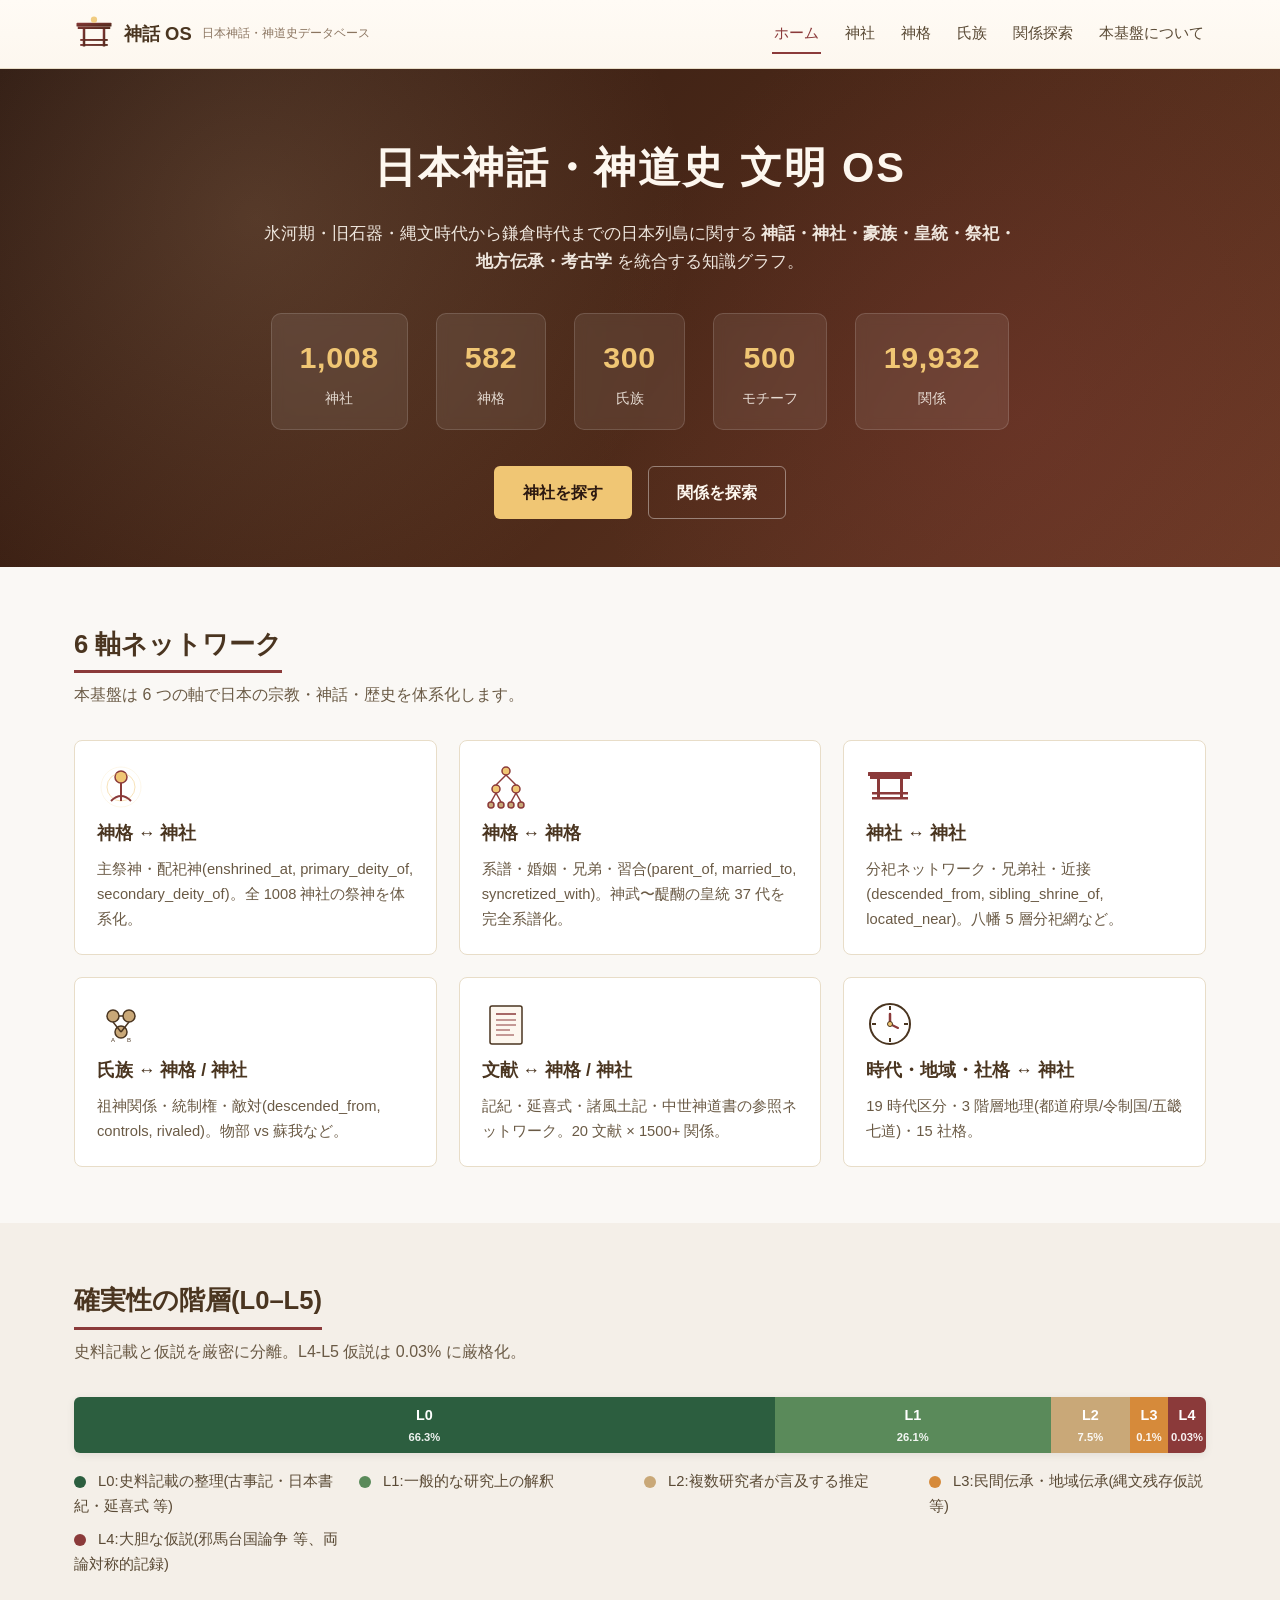
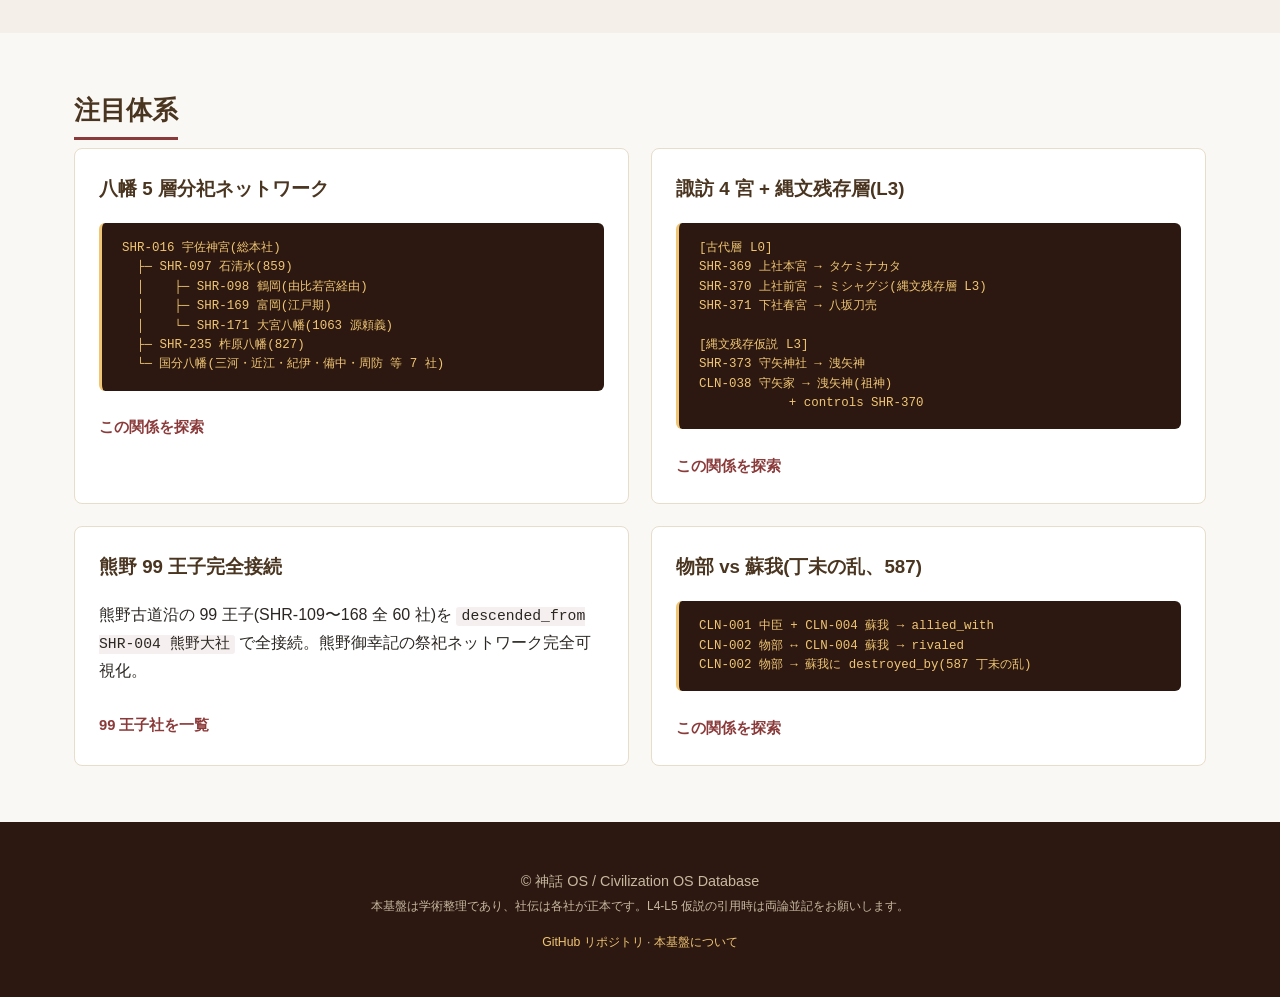
==== web/index.html @ 333375f9 "[Web] 静的 Web アプリ初版実装(HTML + CSS + JS + SVG、ゼロ依存) ブラウザで master/relations を直接閲覧できる静的 Web アプリを web/ 配下に" ====
<!DOCTYPE html>
<html lang="ja">
<head>
<meta charset="UTF-8">
<meta name="viewport" content="width=device-width, initial-scale=1.0">
<title>日本神話・神道史 文明 OS データベース</title>
<meta name="description" content="日本神話・神道史・古代史・考古学・豪族史・皇統史・祭祀史を統合する知識グラフ。神格 582 / 神社 1008 / 氏族 300 / モチーフ 500 / リレーション 19932。">
<link rel="stylesheet" href="css/main.css">
<link rel="icon" type="image/svg+xml" href="images/favicon.svg">
</head>
<body>

<header class="site-header">
  <div class="container header-inner">
    <a class="brand" href="index.html">
      <img src="images/logo.svg" alt="" width="40" height="40">
      <span class="brand-name">神話 OS</span>
      <span class="brand-tag">日本神話・神道史データベース</span>
    </a>
    <nav class="main-nav">
      <a href="index.html" class="active">ホーム</a>
      <a href="pages/shrines.html">神社</a>
      <a href="pages/deities.html">神格</a>
      <a href="pages/clans.html">氏族</a>
      <a href="pages/relations.html">関係探索</a>
      <a href="pages/about.html">本基盤について</a>
    </nav>
  </div>
</header>

<main>
  <section class="hero">
    <div class="container">
      <h1>日本神話・神道史 文明 OS</h1>
      <p class="hero-lead">
        氷河期・旧石器・縄文時代から鎌倉時代までの日本列島に関する
        <strong>神話・神社・豪族・皇統・祭祀・地方伝承・考古学</strong>
        を統合する知識グラフ。
      </p>
      <div class="hero-stats" id="heroStats">
        <div class="stat"><span class="stat-num" id="statShrine">…</span><span class="stat-label">神社</span></div>
        <div class="stat"><span class="stat-num" id="statDeity">…</span><span class="stat-label">神格</span></div>
        <div class="stat"><span class="stat-num" id="statClan">…</span><span class="stat-label">氏族</span></div>
        <div class="stat"><span class="stat-num" id="statMotif">…</span><span class="stat-label">モチーフ</span></div>
        <div class="stat"><span class="stat-num" id="statRelation">…</span><span class="stat-label">関係</span></div>
      </div>
      <div class="hero-cta">
        <a class="btn btn-primary" href="pages/shrines.html">神社を探す</a>
        <a class="btn btn-secondary" href="pages/relations.html">関係を探索</a>
      </div>
    </div>
  </section>

  <section class="section">
    <div class="container">
      <h2 class="section-title">6 軸ネットワーク</h2>
      <p class="section-lead">本基盤は 6 つの軸で日本の宗教・神話・歴史を体系化します。</p>
      <div class="grid grid-3">
        <div class="card">
          <div class="card-icon"><img src="images/icon-deity.svg" alt="" width="48" height="48"></div>
          <h3>神格 ↔ 神社</h3>
          <p>主祭神・配祀神(enshrined_at, primary_deity_of, secondary_deity_of)。全 1008 神社の祭神を体系化。</p>
        </div>
        <div class="card">
          <div class="card-icon"><img src="images/icon-genealogy.svg" alt="" width="48" height="48"></div>
          <h3>神格 ↔ 神格</h3>
          <p>系譜・婚姻・兄弟・習合(parent_of, married_to, syncretized_with)。神武〜醍醐の皇統 37 代を完全系譜化。</p>
        </div>
        <div class="card">
          <div class="card-icon"><img src="images/icon-shrine.svg" alt="" width="48" height="48"></div>
          <h3>神社 ↔ 神社</h3>
          <p>分祀ネットワーク・兄弟社・近接(descended_from, sibling_shrine_of, located_near)。八幡 5 層分祀網など。</p>
        </div>
        <div class="card">
          <div class="card-icon"><img src="images/icon-clan.svg" alt="" width="48" height="48"></div>
          <h3>氏族 ↔ 神格 / 神社</h3>
          <p>祖神関係・統制権・敵対(descended_from, controls, rivaled)。物部 vs 蘇我など。</p>
        </div>
        <div class="card">
          <div class="card-icon"><img src="images/icon-text.svg" alt="" width="48" height="48"></div>
          <h3>文献 ↔ 神格 / 神社</h3>
          <p>記紀・延喜式・諸風土記・中世神道書の参照ネットワーク。20 文献 × 1500+ 関係。</p>
        </div>
        <div class="card">
          <div class="card-icon"><img src="images/icon-period.svg" alt="" width="48" height="48"></div>
          <h3>時代・地域・社格 ↔ 神社</h3>
          <p>19 時代区分・3 階層地理(都道府県/令制国/五畿七道)・15 社格。</p>
        </div>
      </div>
    </div>
  </section>

  <section class="section section-alt">
    <div class="container">
      <h2 class="section-title">確実性の階層(L0–L5)</h2>
      <p class="section-lead">史料記載と仮説を厳密に分離。L4-L5 仮説は 0.03% に厳格化。</p>
      <div class="layer-bar">
        <div class="layer layer-l0" data-tooltip="史料記載の整理">L0 <span>66.3%</span></div>
        <div class="layer layer-l1" data-tooltip="一般的な研究上の解釈">L1 <span>26.1%</span></div>
        <div class="layer layer-l2" data-tooltip="複数研究者が言及する推定">L2 <span>7.5%</span></div>
        <div class="layer layer-l3" data-tooltip="民間伝承・地域伝承">L3 <span>0.1%</span></div>
        <div class="layer layer-l4" data-tooltip="大胆な仮説">L4 <span>0.03%</span></div>
      </div>
      <ul class="layer-legend">
        <li><span class="dot dot-l0"></span> L0:史料記載の整理(古事記・日本書紀・延喜式 等)</li>
        <li><span class="dot dot-l1"></span> L1:一般的な研究上の解釈</li>
        <li><span class="dot dot-l2"></span> L2:複数研究者が言及する推定</li>
        <li><span class="dot dot-l3"></span> L3:民間伝承・地域伝承(縄文残存仮説 等)</li>
        <li><span class="dot dot-l4"></span> L4:大胆な仮説(邪馬台国論争 等、両論対称的記録)</li>
      </ul>
    </div>
  </section>

  <section class="section">
    <div class="container">
      <h2 class="section-title">注目体系</h2>
      <div class="grid grid-2">
        <article class="feature-card">
          <h3>八幡 5 層分祀ネットワーク</h3>
          <pre class="ascii-tree">SHR-016 宇佐神宮(総本社)
  ├─ SHR-097 石清水(859)
  │    ├─ SHR-098 鶴岡(由比若宮経由)
  │    ├─ SHR-169 富岡(江戸期)
  │    └─ SHR-171 大宮八幡(1063 源頼義)
  ├─ SHR-235 柞原八幡(827)
  └─ 国分八幡(三河・近江・紀伊・備中・周防 等 7 社)</pre>
          <a href="pages/relations.html?from=SHR-016" class="card-link">この関係を探索</a>
        </article>
        <article class="feature-card">
          <h3>諏訪 4 宮 + 縄文残存層(L3)</h3>
          <pre class="ascii-tree">[古代層 L0]
SHR-369 上社本宮 → タケミナカタ
SHR-370 上社前宮 → ミシャグジ(縄文残存層 L3)
SHR-371 下社春宮 → 八坂刀売

[縄文残存仮説 L3]
SHR-373 守矢神社 → 洩矢神
CLN-038 守矢家 → 洩矢神(祖神)
            + controls SHR-370</pre>
          <a href="pages/relations.html?from=SHR-006" class="card-link">この関係を探索</a>
        </article>
        <article class="feature-card">
          <h3>熊野 99 王子完全接続</h3>
          <p>熊野古道沿の 99 王子(SHR-109〜168 全 60 社)を <code>descended_from SHR-004 熊野大社</code> で全接続。熊野御幸記の祭祀ネットワーク完全可視化。</p>
          <a href="pages/shrines.html?q=王子" class="card-link">99 王子社を一覧</a>
        </article>
        <article class="feature-card">
          <h3>物部 vs 蘇我(丁未の乱、587)</h3>
          <pre class="ascii-tree">CLN-001 中臣 + CLN-004 蘇我 → allied_with
CLN-002 物部 ↔ CLN-004 蘇我 → rivaled
CLN-002 物部 → 蘇我に destroyed_by(587 丁未の乱)</pre>
          <a href="pages/relations.html?from=CLN-002" class="card-link">この関係を探索</a>
        </article>
      </div>
    </div>
  </section>
</main>

<footer class="site-footer">
  <div class="container">
    <p>
      © 神話 OS / Civilization OS Database
      <br>
      <small>本基盤は学術整理であり、社伝は各社が正本です。L4-L5 仮説の引用時は両論並記をお願いします。</small>
    </p>
    <p class="footer-meta">
      <a href="https://github.com/hirokaz/japanese_mythology_database">GitHub リポジトリ</a> ·
      <a href="pages/about.html">本基盤について</a>
    </p>
  </div>
</footer>

<script src="js/tsv_parser.js"></script>
<script src="js/data_loader.js"></script>
<script src="js/index.js"></script>
</body>
</html>
---- web/css/main.css ----
/* ===== Reset & Base ===== */
*, *::before, *::after { box-sizing: border-box; }
body {
  margin: 0;
  font-family: "Hiragino Sans", "Yu Gothic", "Meiryo", sans-serif;
  font-feature-settings: "palt";
  color: #2a2622;
  background: #faf8f5;
  line-height: 1.7;
  -webkit-font-smoothing: antialiased;
}
img { max-width: 100%; vertical-align: middle; }
a { color: #8b3a3a; text-decoration: none; }
a:hover { text-decoration: underline; }
code { font-family: "SFMono-Regular", "Consolas", "Menlo", monospace; background: rgba(139,58,58,0.08); padding: 0.1em 0.35em; border-radius: 3px; font-size: 0.92em; }
pre {
  font-family: "SFMono-Regular", "Consolas", "Menlo", monospace;
  background: #f4efe8;
  padding: 14px 18px;
  border-radius: 6px;
  overflow-x: auto;
  font-size: 0.86em;
  line-height: 1.55;
  border-left: 3px solid #8b3a3a;
}

.container { max-width: 1180px; margin: 0 auto; padding: 0 24px; }

/* ===== Header ===== */
.site-header {
  background: linear-gradient(180deg, #fffbf5 0%, #fdf7ef 100%);
  border-bottom: 1px solid #e8ddc8;
  position: sticky; top: 0; z-index: 100;
  backdrop-filter: blur(8px);
}
.header-inner {
  display: flex; align-items: center; justify-content: space-between;
  padding: 14px 24px; gap: 32px;
}
.brand { display: flex; align-items: center; gap: 10px; color: #4a3520; }
.brand:hover { text-decoration: none; }
.brand-name { font-weight: 700; font-size: 1.15em; }
.brand-tag { font-size: 0.78em; color: #8b7560; }
.main-nav { display: flex; gap: 22px; flex-wrap: wrap; }
.main-nav a { color: #5a4a35; font-size: 0.95em; padding: 6px 2px; border-bottom: 2px solid transparent; }
.main-nav a:hover { color: #8b3a3a; text-decoration: none; }
.main-nav a.active { border-bottom-color: #8b3a3a; color: #8b3a3a; }

/* ===== Hero ===== */
.hero {
  background: linear-gradient(135deg, #2c1810 0%, #4a2818 50%, #6b3a25 100%);
  color: #fdf7ef;
  padding: 64px 0 48px;
  text-align: center;
  position: relative;
  overflow: hidden;
}
.hero::before {
  content: ""; position: absolute; inset: 0;
  background:
    radial-gradient(circle at 20% 30%, rgba(218,180,140,0.18) 0%, transparent 40%),
    radial-gradient(circle at 80% 70%, rgba(139,58,58,0.25) 0%, transparent 40%);
  pointer-events: none;
}
.hero h1 {
  margin: 0 0 16px;
  font-size: clamp(1.8em, 4vw, 2.6em);
  letter-spacing: 0.05em;
  position: relative;
}
.hero-lead {
  max-width: 760px; margin: 0 auto 36px;
  font-size: 1.05em; opacity: 0.92;
  position: relative;
}
.hero-stats {
  display: flex; justify-content: center; gap: 28px; flex-wrap: wrap;
  margin: 28px 0 36px;
  position: relative;
}
.stat {
  display: flex; flex-direction: column; align-items: center;
  background: rgba(255,255,255,0.08);
  border: 1px solid rgba(255,255,255,0.14);
  padding: 18px 28px; border-radius: 10px;
  min-width: 110px;
  backdrop-filter: blur(6px);
}
.stat-num {
  font-size: 1.9em; font-weight: 700;
  color: #f0c674; letter-spacing: 0.02em;
}
.stat-label { font-size: 0.85em; opacity: 0.85; margin-top: 4px; }
.hero-cta { display: flex; gap: 16px; justify-content: center; flex-wrap: wrap; position: relative; }
.btn {
  display: inline-block; padding: 12px 28px;
  border-radius: 6px; font-weight: 600;
  border: 1px solid transparent; cursor: pointer;
  transition: all 0.2s ease;
}
.btn-primary { background: #f0c674; color: #2c1810; }
.btn-primary:hover { background: #f4d493; text-decoration: none; transform: translateY(-1px); box-shadow: 0 4px 12px rgba(0,0,0,0.15); }
.btn-secondary { background: transparent; color: #fdf7ef; border-color: rgba(255,255,255,0.4); }
.btn-secondary:hover { background: rgba(255,255,255,0.1); text-decoration: none; }

/* ===== Section ===== */
.section { padding: 56px 0; }
.section-alt { background: #f4efe8; }
.section-title {
  font-size: 1.6em; margin: 0 0 8px;
  color: #4a3520;
  display: inline-block;
  border-bottom: 3px solid #8b3a3a;
  padding-bottom: 4px;
}
.section-lead { color: #6a5a45; margin: 0 0 32px; }

/* ===== Grid ===== */
.grid { display: grid; gap: 22px; }
.grid-2 { grid-template-columns: repeat(auto-fit, minmax(380px, 1fr)); }
.grid-3 { grid-template-columns: repeat(auto-fit, minmax(280px, 1fr)); }
.grid-4 { grid-template-columns: repeat(auto-fit, minmax(220px, 1fr)); }

/* ===== Card ===== */
.card {
  background: #fff;
  border: 1px solid #e8ddc8;
  border-radius: 8px;
  padding: 22px;
  transition: all 0.2s ease;
}
.card:hover {
  border-color: #c9a878;
  box-shadow: 0 4px 16px rgba(74,53,32,0.08);
  transform: translateY(-2px);
}
.card h3 { margin: 8px 0 8px; font-size: 1.1em; color: #4a3520; }
.card p { margin: 0; font-size: 0.92em; color: #6a5a45; }
.card-icon { margin-bottom: 4px; }

.feature-card {
  background: #fff;
  border: 1px solid #e8ddc8;
  border-radius: 8px;
  padding: 24px;
}
.feature-card h3 { margin-top: 0; color: #4a3520; }
.card-link {
  display: inline-block; margin-top: 12px;
  font-weight: 600; font-size: 0.92em;
}

/* ===== Layer Bar ===== */
.layer-bar {
  display: flex; height: 56px; border-radius: 6px; overflow: hidden;
  margin: 24px 0 16px;
  box-shadow: 0 2px 8px rgba(0,0,0,0.08);
}
.layer {
  display: flex; flex-direction: column; align-items: center; justify-content: center;
  color: #fff; font-weight: 600;
  position: relative;
  font-size: 0.9em;
  text-align: center;
  transition: opacity 0.2s ease;
  cursor: help;
}
.layer:hover { opacity: 0.85; }
.layer span { display: block; font-size: 0.78em; opacity: 0.92; }
.layer-l0 { background: #2c5e3f; flex: 66.3; }
.layer-l1 { background: #5a8a5a; flex: 26.1; }
.layer-l2 { background: #c9a878; flex: 7.5; }
.layer-l3 { background: #d68a3a; flex: 0.5; min-width: 38px; }
.layer-l4 { background: #8b3a3a; flex: 0.3; min-width: 38px; }
.layer-legend {
  list-style: none; padding: 0; margin: 16px 0 0;
  display: grid; grid-template-columns: repeat(auto-fit, minmax(260px, 1fr));
  gap: 8px;
  font-size: 0.92em;
  color: #5a4a35;
}
.dot { display: inline-block; width: 12px; height: 12px; border-radius: 50%; margin-right: 8px; vertical-align: middle; }
.dot-l0 { background: #2c5e3f; }
.dot-l1 { background: #5a8a5a; }
.dot-l2 { background: #c9a878; }
.dot-l3 { background: #d68a3a; }
.dot-l4 { background: #8b3a3a; }

/* ===== ASCII Tree ===== */
.ascii-tree {
  background: #2c1810; color: #f0c674;
  border-left: 3px solid #f0c674;
  padding: 16px 20px;
  font-size: 0.78em;
  white-space: pre;
}

/* ===== Footer ===== */
.site-footer {
  background: #2c1810; color: #c8b8a0;
  padding: 32px 0;
  text-align: center;
  font-size: 0.9em;
}
.site-footer a { color: #f0c674; }
.footer-meta { margin-top: 12px; font-size: 0.85em; }

/* ===== List Page (Shrines / Deities / Clans) ===== */
.list-page { padding: 32px 0 64px; }
.list-controls {
  display: flex; gap: 14px; flex-wrap: wrap;
  margin-bottom: 24px;
  background: #fff; padding: 16px;
  border: 1px solid #e8ddc8; border-radius: 8px;
}
.list-controls input, .list-controls select {
  padding: 8px 12px;
  border: 1px solid #d9c9a8; border-radius: 4px;
  font-size: 0.95em;
  background: #fff;
}
.list-controls input { flex: 1; min-width: 220px; }
.list-controls select { min-width: 160px; }
.list-stats { color: #6a5a45; font-size: 0.92em; padding: 4px 8px; align-self: center; }

.list-table {
  width: 100%; border-collapse: collapse;
  background: #fff;
  border: 1px solid #e8ddc8;
  border-radius: 8px;
  overflow: hidden;
}
.list-table th, .list-table td {
  padding: 10px 14px;
  text-align: left;
  border-bottom: 1px solid #efe6d3;
  font-size: 0.92em;
  vertical-align: top;
}
.list-table th {
  background: #f4efe8;
  font-weight: 600;
  color: #4a3520;
  position: sticky; top: 64px;
}
.list-table tbody tr:hover { background: #fdf7ef; }
.list-table tbody tr:last-child td { border-bottom: none; }
.list-table .col-id { width: 90px; color: #8b7560; font-family: "SFMono-Regular", "Consolas", monospace; font-size: 0.85em; }
.list-table .col-name { font-weight: 600; }
.list-table .col-name a { color: #4a3520; }
.list-table .col-meta { color: #6a5a45; font-size: 0.88em; }

/* badges */
.badge {
  display: inline-block; padding: 2px 8px; border-radius: 3px;
  font-size: 0.78em; font-weight: 600;
  margin-right: 4px;
}
.badge-l0 { background: #2c5e3f; color: #fff; }
.badge-l1 { background: #5a8a5a; color: #fff; }
.badge-l2 { background: #c9a878; color: #2c1810; }
.badge-l3 { background: #d68a3a; color: #fff; }
.badge-l4 { background: #8b3a3a; color: #fff; }
.badge-rank { background: #4a3520; color: #fdf7ef; }
.badge-cat { background: #f0c674; color: #2c1810; }

/* ===== Detail Page ===== */
.detail-page { padding: 32px 0 64px; }
.detail-header {
  background: #fff; border: 1px solid #e8ddc8;
  border-radius: 8px; padding: 24px;
  margin-bottom: 24px;
}
.detail-header h1 { margin: 0 0 4px; color: #4a3520; }
.detail-header .subtitle { color: #8b7560; margin: 0 0 12px; font-size: 0.95em; }
.detail-header .meta { color: #6a5a45; font-size: 0.9em; }

.detail-grid {
  display: grid;
  grid-template-columns: 2fr 1fr;
  gap: 24px;
}
@media (max-width: 760px) {
  .detail-grid { grid-template-columns: 1fr; }
}
.detail-section {
  background: #fff; border: 1px solid #e8ddc8;
  border-radius: 8px; padding: 20px;
  margin-bottom: 18px;
}
.detail-section h2 {
  margin: 0 0 12px; font-size: 1.1em;
  color: #4a3520;
  border-bottom: 1px solid #e8ddc8;
  padding-bottom: 6px;
}
.kv-list { display: grid; grid-template-columns: 140px 1fr; gap: 8px 16px; font-size: 0.92em; }
.kv-list dt { color: #8b7560; }
.kv-list dd { margin: 0; color: #2a2622; }

.relation-list { list-style: none; padding: 0; margin: 0; }
.relation-list li {
  padding: 8px 0; border-bottom: 1px solid #f4efe8;
  font-size: 0.92em;
}
.relation-list li:last-child { border-bottom: none; }
.relation-type {
  display: inline-block;
  background: #f4efe8;
  color: #4a3520;
  padding: 2px 8px;
  border-radius: 3px;
  font-size: 0.82em;
  margin-right: 8px;
  font-weight: 600;
}

/* ===== Loading & Empty ===== */
.loading {
  text-align: center; padding: 60px 0; color: #8b7560;
  font-size: 0.95em;
}
.loading::before {
  content: ""; display: inline-block; width: 16px; height: 16px;
  border: 2px solid #8b3a3a; border-right-color: transparent;
  border-radius: 50%;
  animation: spin 0.8s linear infinite;
  margin-right: 10px; vertical-align: middle;
}
@keyframes spin { to { transform: rotate(360deg); } }
.empty { text-align: center; padding: 40px 0; color: #8b7560; font-size: 0.95em; }

/* ===== Responsive ===== */
@media (max-width: 760px) {
  .header-inner { flex-direction: column; gap: 12px; }
  .main-nav { gap: 14px; }
  .brand-tag { display: none; }
  .hero { padding: 40px 0 32px; }
  .hero-stats { gap: 14px; }
  .stat { padding: 12px 18px; min-width: 90px; }
  .stat-num { font-size: 1.5em; }
  .list-controls { flex-direction: column; }
  .list-controls input, .list-controls select { width: 100%; }
  .list-table { font-size: 0.85em; }
  .list-table .col-meta { display: none; }
  .kv-list { grid-template-columns: 1fr; gap: 4px 0; }
  .kv-list dt { margin-top: 8px; }
}
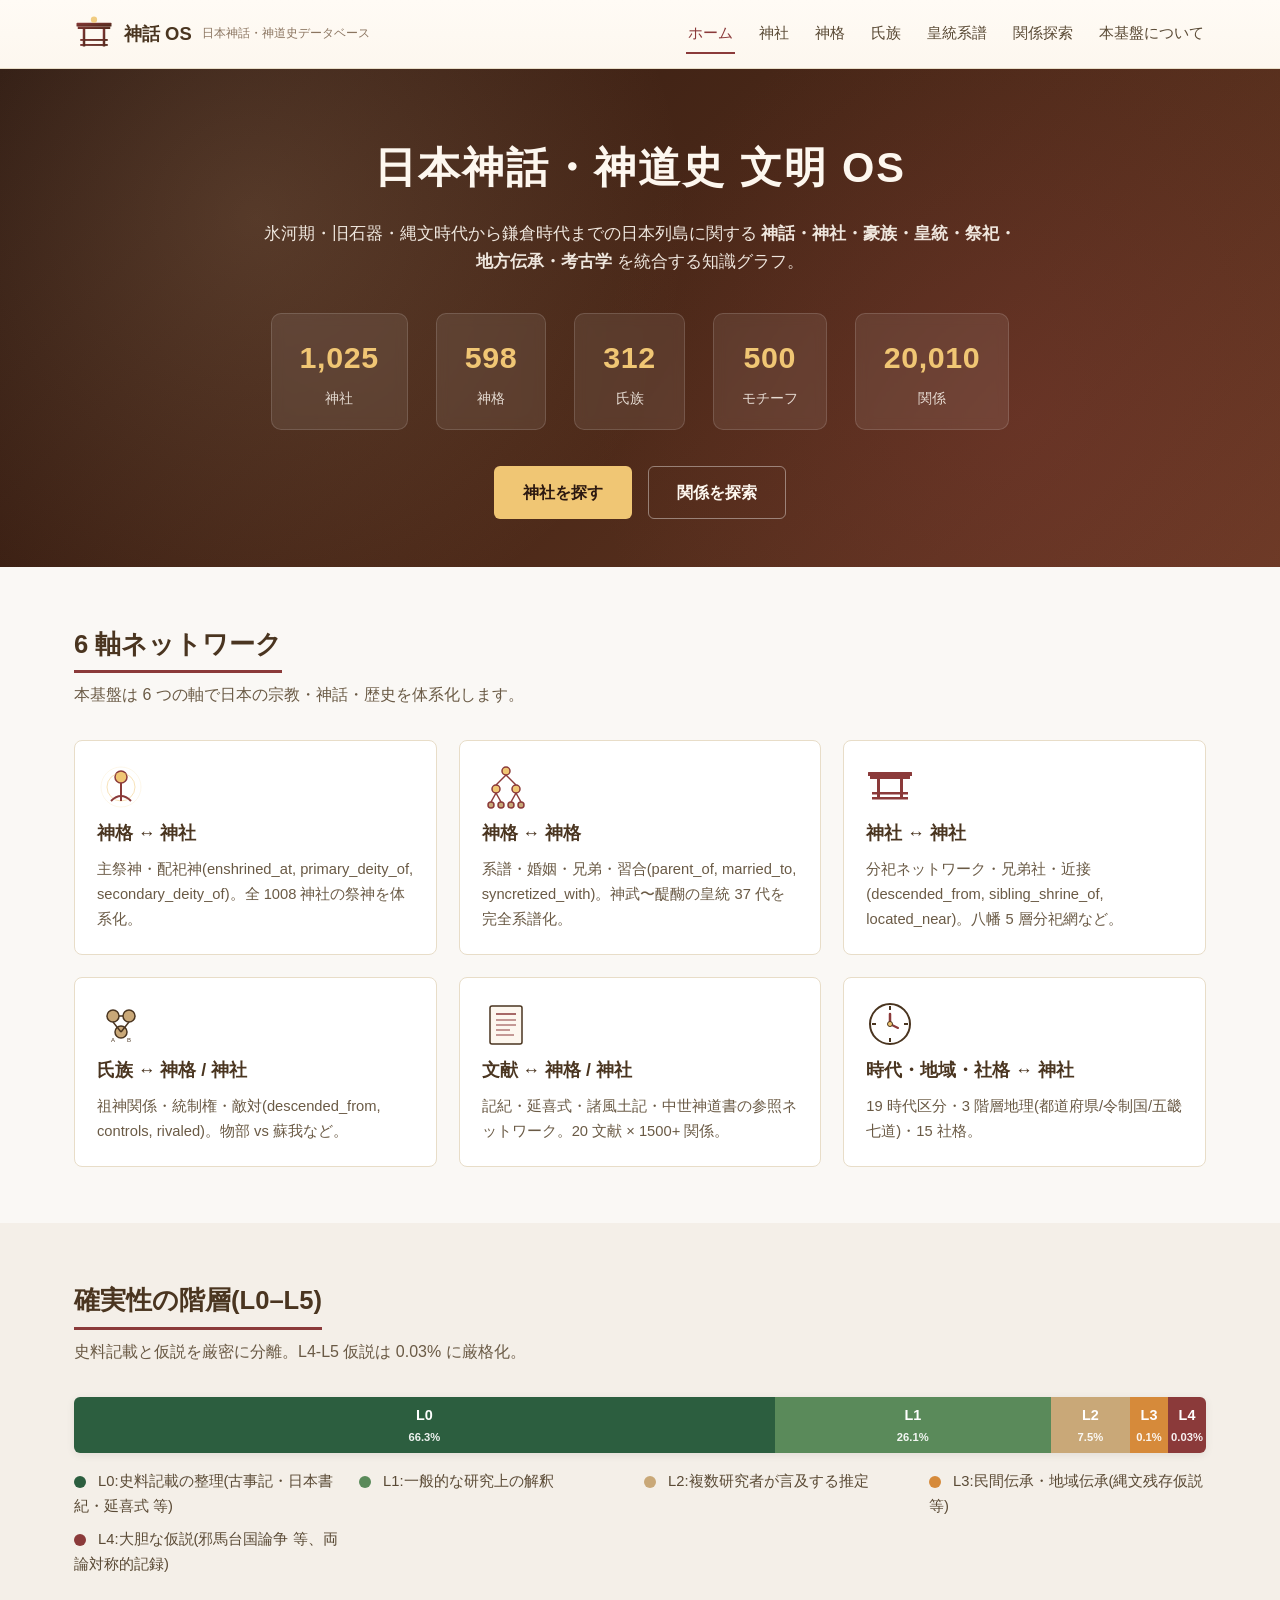
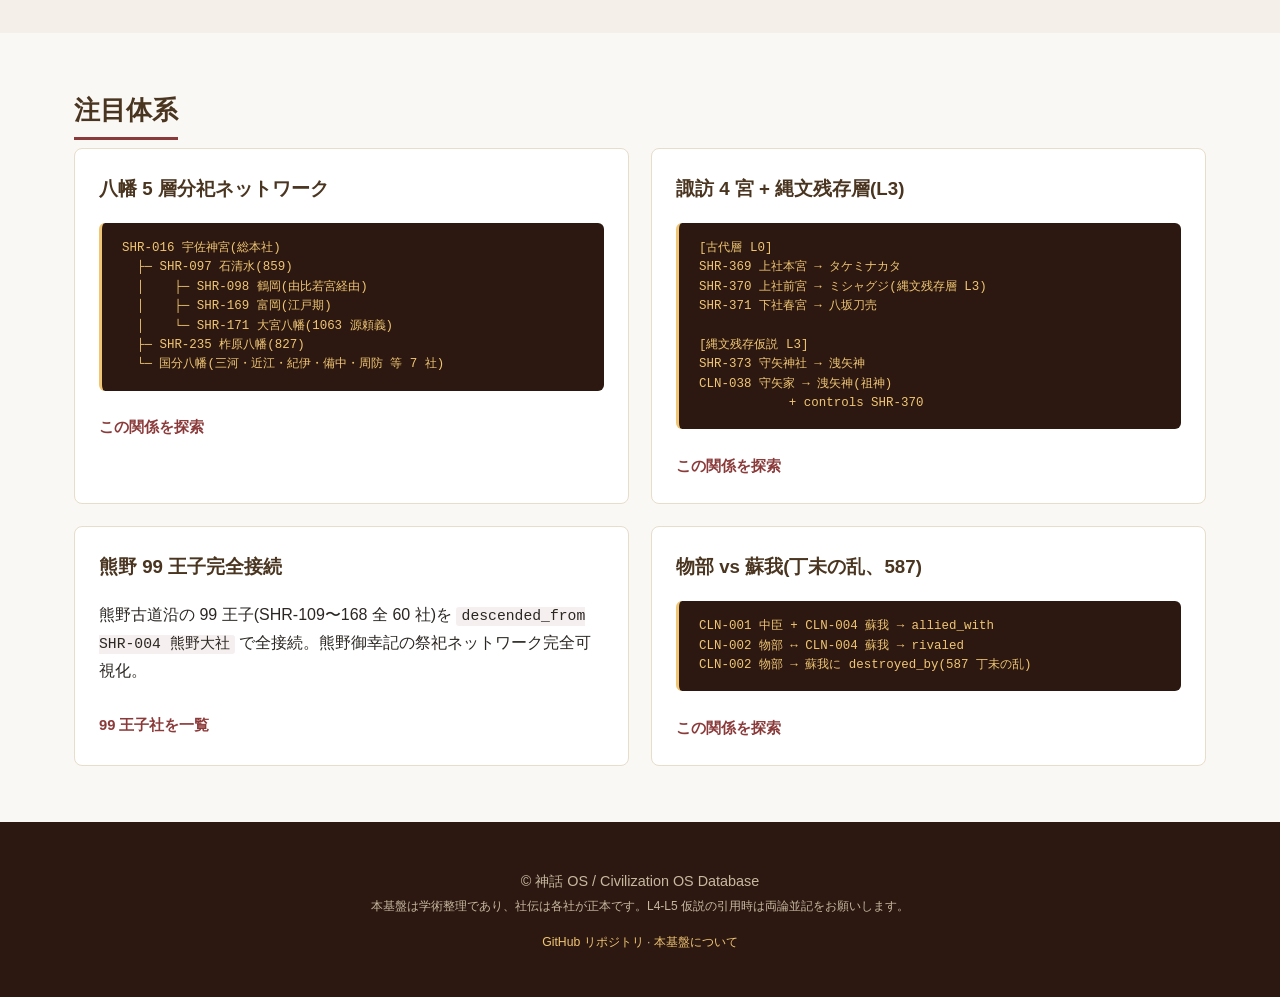
==== commit 8670fab1: "[Web] 皇統系図ページ追加 + 氏族詳細に「氏族系譜(階層)」セクション ## 要望  1. 天皇家の系譜(家系図)をできるだけ詳細に図として辿れるページを作る 2. 氏族同士の系譜的なつながりが" ====
--- a/web/index.html
+++ b/web/index.html
@@ -22,6 +22,7 @@
       <a href="pages/shrines.html">神社</a>
       <a href="pages/deities.html">神格</a>
       <a href="pages/clans.html">氏族</a>
+      <a href="pages/genealogy.html">皇統系譜</a>
       <a href="pages/relations.html">関係探索</a>
       <a href="pages/about.html">本基盤について</a>
     </nav>
--- a/web/css/main.css
+++ b/web/css/main.css
@@ -223,12 +223,21 @@
 .list-controls select { min-width: 160px; }
 .list-stats { color: #6a5a45; font-size: 0.92em; padding: 4px 8px; align-self: center; }
 
+/* table を横スクロール可能なラッパー内に置く */
+.table-wrap {
+  width: 100%;
+  max-width: 100%;
+  overflow-x: auto;
+  -webkit-overflow-scrolling: touch;
+  border: 1px solid #e8ddc8;
+  border-radius: 8px;
+  background: #fff;
+}
+
 .list-table {
   width: 100%; border-collapse: collapse;
   background: #fff;
-  border: 1px solid #e8ddc8;
-  border-radius: 8px;
-  overflow: hidden;
+  /* border / radius は table-wrap 側に移動 */
 }
 .list-table th, .list-table td {
   padding: 10px 14px;
@@ -241,11 +250,11 @@
   background: #f4efe8;
   font-weight: 600;
   color: #4a3520;
-  position: sticky; top: 64px;
+  /* sticky を解除(サイトヘッダーとの干渉を避ける、横スクロールも安定) */
 }
 .list-table tbody tr:hover { background: #fdf7ef; }
 .list-table tbody tr:last-child td { border-bottom: none; }
-.list-table .col-id { width: 90px; color: #8b7560; font-family: "SFMono-Regular", "Consolas", monospace; font-size: 0.85em; }
+.list-table .col-id { width: 90px; color: #8b7560; font-family: "SFMono-Regular", "Consolas", monospace; font-size: 0.85em; white-space: nowrap; }
 .list-table .col-name { font-weight: 600; }
 .list-table .col-name a { color: #4a3520; }
 .list-table .col-meta { color: #6a5a45; font-size: 0.88em; }
@@ -297,6 +306,263 @@
 .kv-list { display: grid; grid-template-columns: 140px 1fr; gap: 8px 16px; font-size: 0.92em; }
 .kv-list dt { color: #8b7560; }
 .kv-list dd { margin: 0; color: #2a2622; }
+
+/* ===== Enshrined Deities Section ===== */
+.enshrined-label {
+  font-size: 0.95em;
+  color: #5a4a35;
+  margin: 16px 0 8px;
+  font-weight: 600;
+}
+.role-badge {
+  display: inline-block;
+  padding: 2px 10px;
+  border-radius: 3px;
+  font-size: 0.82em;
+  margin-right: 6px;
+  font-weight: 700;
+  letter-spacing: 0.05em;
+}
+.role-main { background: #8b3a3a; color: #fff; }
+.role-secondary { background: #c9a878; color: #2c1810; }
+
+.deity-grid {
+  display: grid;
+  grid-template-columns: repeat(auto-fill, minmax(220px, 1fr));
+  gap: 10px;
+  margin: 6px 0 10px;
+}
+.deity-card {
+  display: block;
+  background: #fdf7ef;
+  border: 1px solid #e8ddc8;
+  border-radius: 6px;
+  padding: 12px 14px;
+  text-decoration: none;
+  transition: transform 0.15s, box-shadow 0.15s, border-color 0.15s;
+}
+.deity-card:hover {
+  background: #fff;
+  border-color: #c9a878;
+  transform: translateY(-1px);
+  box-shadow: 0 3px 10px rgba(74,53,32,0.08);
+  text-decoration: none;
+}
+.deity-card-main { border-left: 4px solid #8b3a3a; }
+.deity-card-secondary { border-left: 4px solid #c9a878; background: #faf5ec; }
+
+.deity-name {
+  display: block;
+  font-weight: 700;
+  color: #4a3520;
+  font-size: 1.05em;
+  line-height: 1.3;
+}
+.deity-reading {
+  display: block;
+  color: #8b7560;
+  font-size: 0.82em;
+  margin-top: 2px;
+}
+.deity-id {
+  display: block;
+  font-size: 0.78em;
+  color: #8b7560;
+  margin-top: 4px;
+}
+.deity-cat {
+  display: inline-block;
+  font-size: 0.76em;
+  background: #f4efe8;
+  color: #4a3520;
+  padding: 2px 8px;
+  border-radius: 3px;
+  margin-top: 6px;
+}
+.deity-notes {
+  display: block;
+  font-size: 0.82em;
+  color: #6a5a45;
+  margin-top: 6px;
+  line-height: 1.45;
+}
+
+/* ===== Genealogy Tree (SVG) ===== */
+.genealogy-controls {
+  display: flex; align-items: center; gap: 8px; flex-wrap: wrap;
+  margin: 16px 0 12px;
+  background: #fff; padding: 10px 14px;
+  border: 1px solid #e8ddc8; border-radius: 8px;
+}
+.gen-btn {
+  width: 38px; height: 32px;
+  border: 1px solid #d9c9a8;
+  background: #fdf7ef;
+  color: #4a3520;
+  border-radius: 4px;
+  font-weight: 700; font-size: 1em;
+  cursor: pointer;
+}
+.gen-btn:hover { background: #f4efe8; }
+#zoomReset { width: 60px; font-size: 0.85em; }
+.gen-legend { margin-left: auto; font-size: 0.85em; color: #6a5a45; display: flex; align-items: center; gap: 14px; flex-wrap: wrap; }
+.legend-dot {
+  display: inline-flex; align-items: center;
+}
+.legend-dot::before {
+  content: "";
+  display: inline-block; width: 20px; height: 2px;
+  margin-right: 6px; vertical-align: middle;
+}
+.legend-parent::before { background: #8b3a3a; }
+.legend-marriage::before { background: #c9a878; border-top: 2px dashed #c9a878; height: 0; background: transparent; }
+.legend-ancestor::before { background: #5a8a5a; }
+
+.genealogy-wrap {
+  width: 100%;
+  overflow: auto;
+  -webkit-overflow-scrolling: touch;
+  border: 1px solid #e8ddc8;
+  border-radius: 8px;
+  background: linear-gradient(0deg, #fdf7ef 0%, #ffffff 100%);
+  padding: 6px;
+  max-height: 75vh;
+}
+#genealogySvg {
+  display: block;
+  transition: width 0.15s, height 0.15s;
+}
+
+/* SVG node */
+.node rect {
+  fill: #fff;
+  stroke: #4a3520;
+  stroke-width: 1.5;
+  transition: fill 0.15s;
+}
+.node:hover rect { fill: #fdf7ef; }
+.node text { pointer-events: none; }
+.node .node-name { font-size: 13px; font-weight: 700; fill: #4a3520; font-family: "Hiragino Sans", "Yu Gothic", sans-serif; }
+.node .node-reading { font-size: 9.5px; fill: #8b7560; font-family: "Hiragino Sans", "Yu Gothic", sans-serif; }
+.node .node-id { font-size: 9px; fill: #b09878; font-family: "SFMono-Regular", "Consolas", monospace; }
+
+.node-ancestor rect { fill: #f4efe8; stroke: #5a8a5a; }
+.node-kesshi rect { fill: #fff; stroke: #c9a878; stroke-dasharray: 4 3; }
+.node-empress rect { fill: #fcf6e8; stroke: #8b3a3a; }
+
+/* SVG edges */
+.edge { fill: none; }
+.edge-parent { stroke: #8b3a3a; stroke-width: 1.5; marker-end: none; }
+.edge-marriage { stroke: #c9a878; stroke-width: 1.5; stroke-dasharray: 4 3; }
+
+.genealogy-note {
+  margin-top: 14px;
+  font-size: 0.85em;
+  color: #6a5a45;
+  padding: 10px 14px;
+  background: #fdf3e0;
+  border-left: 3px solid #d68a3a;
+  border-radius: 4px;
+}
+
+/* ===== Clan Lineage Tree ===== */
+.lineage-tree {
+  background: linear-gradient(0deg, #fdf7ef 0%, #ffffff 100%);
+  border: 1px solid #e8ddc8;
+  border-radius: 8px;
+  padding: 16px;
+  margin: 8px 0 0;
+}
+.lineage-tier {
+  margin-bottom: 14px;
+}
+.lineage-tier:last-child { margin-bottom: 0; }
+.lineage-tier-label {
+  display: inline-block;
+  font-size: 0.78em;
+  color: #8b7560;
+  font-weight: 700;
+  letter-spacing: 0.06em;
+  background: #f4efe8;
+  padding: 2px 8px;
+  border-radius: 3px;
+  margin-bottom: 6px;
+}
+.lineage-row {
+  display: flex; flex-wrap: wrap; gap: 8px;
+}
+.lineage-pill {
+  display: inline-flex; flex-direction: column;
+  padding: 8px 12px;
+  background: #fff;
+  border: 1px solid #e8ddc8;
+  border-radius: 6px;
+  text-decoration: none;
+  min-width: 120px;
+  transition: all 0.15s;
+}
+.lineage-pill:hover {
+  background: #fdf7ef;
+  border-color: #c9a878;
+  transform: translateY(-1px);
+  text-decoration: none;
+}
+.lineage-pill .pill-name { font-weight: 700; color: #4a3520; font-size: 0.95em; }
+.lineage-pill .pill-id { font-family: "SFMono-Regular", "Consolas", monospace; font-size: 0.75em; color: #8b7560; margin-top: 2px; }
+.lineage-pill .pill-note { color: #6a5a45; font-size: 0.78em; margin-top: 2px; }
+.lineage-self { background: #2c1810; }
+.lineage-self .pill-name { color: #f0c674; }
+.lineage-self .pill-id { color: #c9a878; }
+.lineage-conn {
+  text-align: center;
+  color: #c9a878;
+  font-size: 1.4em;
+  line-height: 0.6;
+  margin: -2px 0 6px;
+  letter-spacing: 0.4em;
+}
+
+@media (max-width: 760px) {
+  .gen-legend { width: 100%; margin-left: 0; }
+  .genealogy-wrap { max-height: 65vh; }
+}
+
+/* ===== Map embed ===== */
+.map-embed {
+  position: relative;
+  width: 100%;
+  padding-bottom: 56.25%; /* 16:9 */
+  overflow: hidden;
+  border-radius: 6px;
+  background: #f4efe8;
+  border: 1px solid #e8ddc8;
+}
+.map-embed iframe {
+  position: absolute;
+  inset: 0;
+  width: 100%;
+  height: 100%;
+  border: none;
+  display: block;
+}
+.map-meta {
+  margin: 10px 0 0;
+  font-size: 0.9em;
+  color: #6a5a45;
+}
+.map-meta a {
+  font-weight: 600;
+  margin-left: 4px;
+}
+.map-note {
+  margin: 6px 0 0;
+  padding: 8px 12px;
+  background: #fdf3e0;
+  border-left: 3px solid #d68a3a;
+  border-radius: 4px;
+  font-size: 0.85em;
+  color: #6a5a45;
+}
 
 .relation-list { list-style: none; padding: 0; margin: 0; }
 .relation-list li {
@@ -332,17 +598,71 @@
 
 /* ===== Responsive ===== */
 @media (max-width: 760px) {
-  .header-inner { flex-direction: column; gap: 12px; }
-  .main-nav { gap: 14px; }
+  .container { padding: 0 14px; }
+  .site-header { position: static; }  /* モバイルではヘッダーを固定しない(縦領域確保) */
+  .header-inner { flex-direction: column; gap: 8px; padding: 12px 14px; }
+  .main-nav { gap: 14px; flex-wrap: wrap; justify-content: center; }
   .brand-tag { display: none; }
-  .hero { padding: 40px 0 32px; }
-  .hero-stats { gap: 14px; }
-  .stat { padding: 12px 18px; min-width: 90px; }
-  .stat-num { font-size: 1.5em; }
-  .list-controls { flex-direction: column; }
+  .hero { padding: 36px 0 28px; }
+  .hero h1 { font-size: 1.5em; }
+  .hero-lead { font-size: 0.95em; margin-bottom: 24px; }
+  .hero-stats { gap: 10px; }
+  .stat { padding: 10px 14px; min-width: 84px; }
+  .stat-num { font-size: 1.4em; }
+  .section { padding: 36px 0; }
+  .section-title { font-size: 1.3em; }
+
+  /* リストコントロール:縦並び */
+  .list-controls { flex-direction: column; padding: 12px; }
   .list-controls input, .list-controls select { width: 100%; }
-  .list-table { font-size: 0.85em; }
-  .list-table .col-meta { display: none; }
+  .list-stats { padding: 0; }
+
+  /* テーブル → モバイルではカード型 */
+  .table-wrap { border: none; background: transparent; overflow: visible; }
+  .list-table { display: block; background: transparent; }
+  .list-table thead { display: none; }
+  .list-table tbody { display: block; }
+  .list-table tbody tr {
+    display: block;
+    background: #fff;
+    border: 1px solid #e8ddc8;
+    border-radius: 8px;
+    padding: 12px 14px;
+    margin-bottom: 10px;
+  }
+  .list-table tbody tr:hover { background: #fdf7ef; }
+  .list-table td {
+    display: block;
+    padding: 4px 0;
+    border: none;
+    font-size: 0.92em;
+  }
+  /* data-label でラベル表示(カード型時) */
+  .list-table td[data-label]::before {
+    content: attr(data-label);
+    display: block;
+    font-size: 0.7em;
+    color: #8b7560;
+    font-weight: 600;
+    text-transform: uppercase;
+    letter-spacing: 0.05em;
+    margin-bottom: 2px;
+  }
+  .list-table .col-id { width: auto; padding-bottom: 6px; }
+  .list-table .col-name { font-size: 1.05em; padding-bottom: 4px; }
+  .list-table .col-meta { display: block; color: #6a5a45; }
+  .list-table td:empty { display: none; }
+  /* 行内アンカーをタップしやすく */
+  .list-table tbody tr a { display: inline-block; min-height: 24px; }
+
+  /* 詳細ページ */
   .kv-list { grid-template-columns: 1fr; gap: 4px 0; }
   .kv-list dt { margin-top: 8px; }
-}
+  .detail-header { padding: 18px; }
+  .detail-section { padding: 16px; }
+  .ascii-tree { font-size: 0.72em; padding: 12px; }
+
+  /* layer-bar 多少縮小 */
+  .layer-bar { height: 44px; }
+  .layer { font-size: 0.82em; }
+}
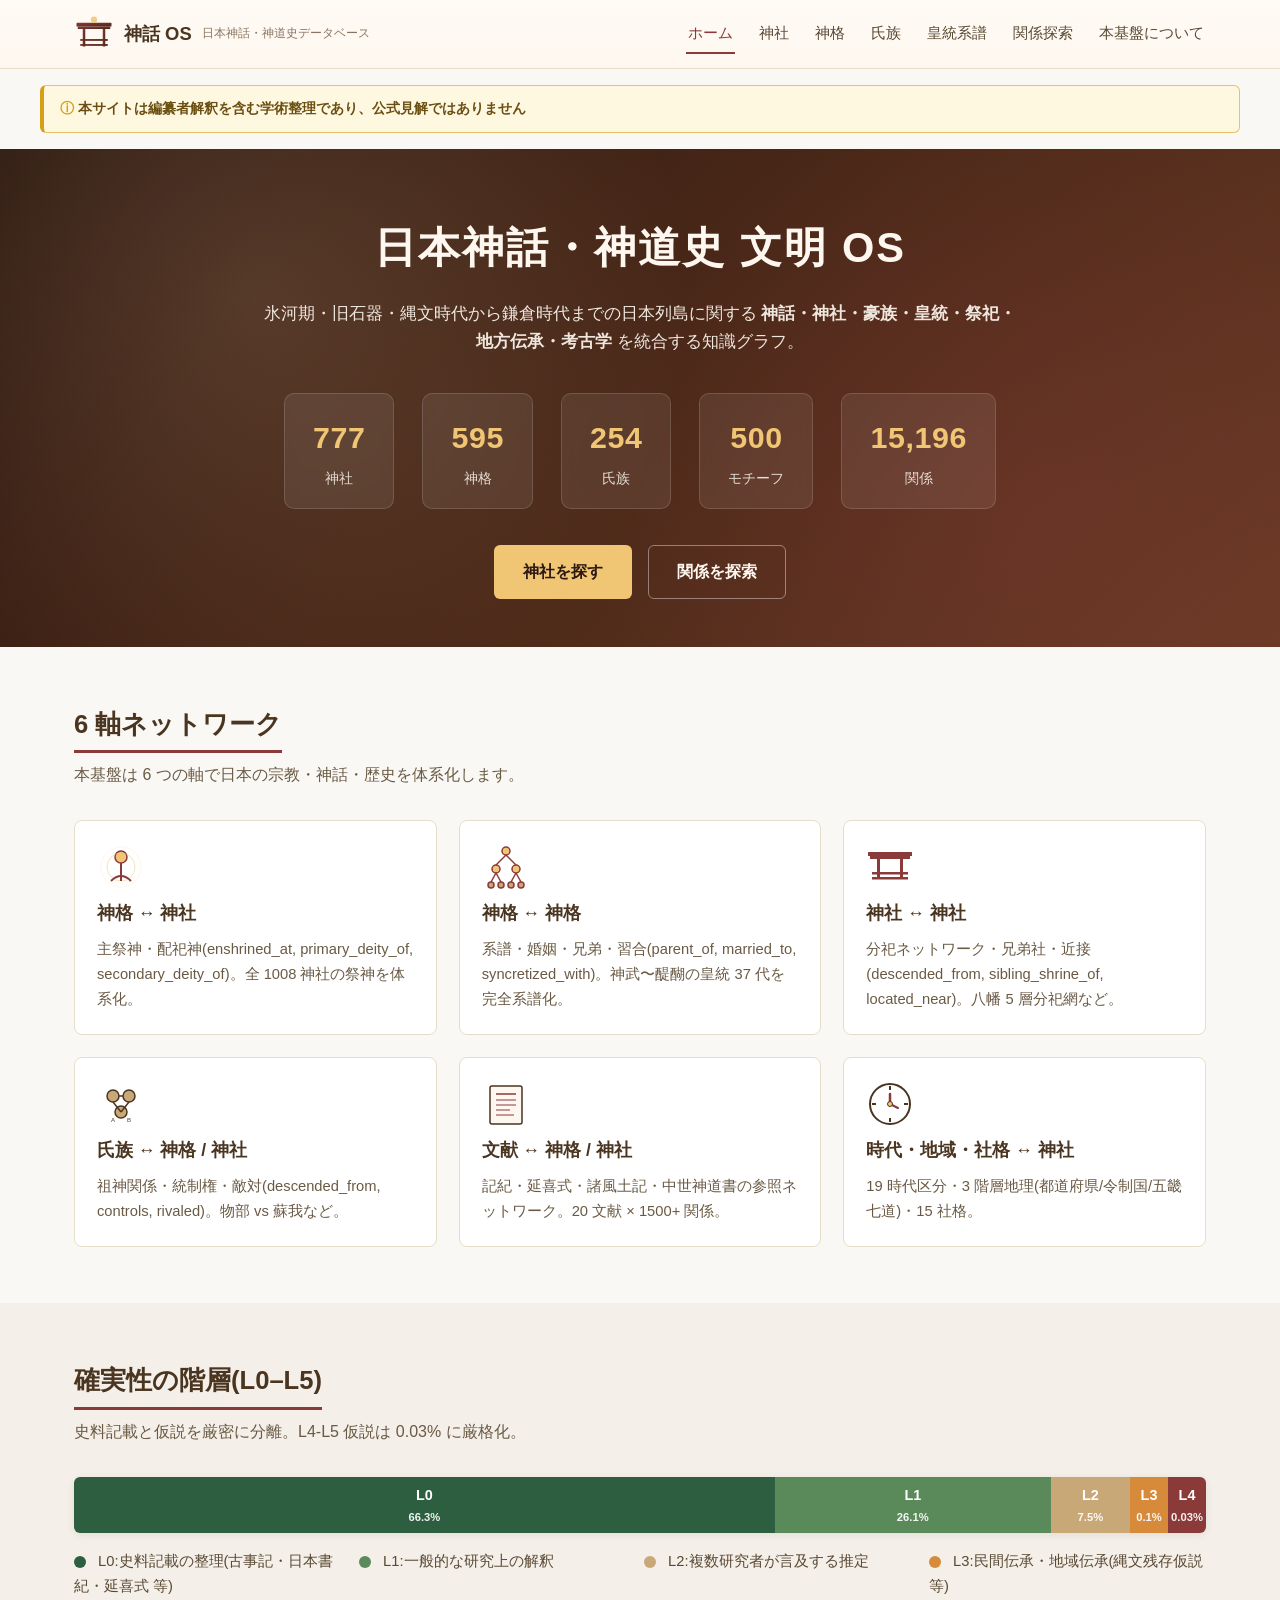
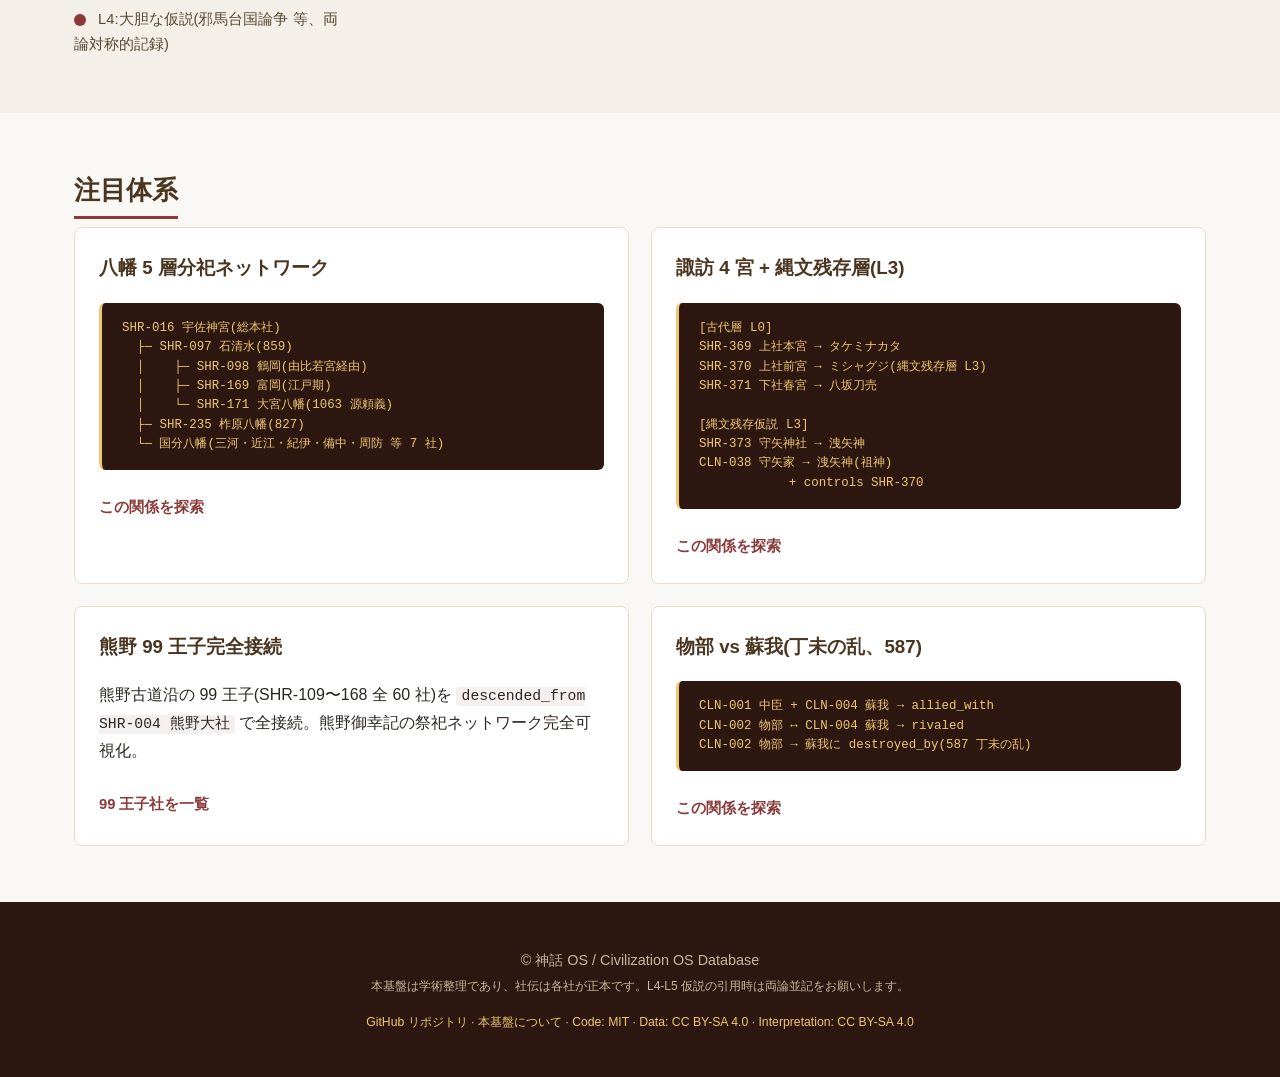
==== commit 5e35ff7e: "[Lane E] DISC-011 公開準備 Phase 1: LICENSE 3 種 + governance docs + disclaimer UI DISC-011 採択原則を実装。code " ====
--- a/web/index.html
+++ b/web/index.html
@@ -30,6 +30,19 @@
 </header>
 
 <main>
+  <details class="epistemic-disclaimer">
+    <summary>本サイトは編纂者解釈を含む学術整理であり、公式見解ではありません</summary>
+    <div class="disclaimer-body">
+      <p>本データベースは <strong>curated relational interpretation</strong> (DISC-011 採択) を含み、神社・宗教団体の公式見解・学術 consensus・政府機関の認定ではありません。</p>
+      <ul>
+        <li><strong>仮説強度 (L0-L5)</strong>・<strong>史実性 (A-E)</strong>・<strong>実在性 (verified_status)</strong>・<strong>推論性質 (inference_type)</strong> の 4 軸で各エントリを多面的に評価しています</li>
+        <li>L4-L5 仮説は両論並記が必要です。引用時は仮説強度を明示してください</li>
+        <li>本基盤は <strong>epistemic neutrality</strong> を維持し、特定の政治・宗教・学術立場への奉仕を意図しません</li>
+      </ul>
+      <p>詳細: <a href="pages/about.html">本基盤について</a> / <a href="https://github.com/hirokaz/japanese_mythology_database/blob/main/docs/discussions/DISC-011_resolution.md">公開規律 (DISC-011)</a> / <a href="https://github.com/hirokaz/japanese_mythology_database/blob/main/LICENSE-INTERPRETATION">編纂解釈ライセンス</a></p>
+    </div>
+  </details>
+
   <section class="hero">
     <div class="container">
       <h1>日本神話・神道史 文明 OS</h1>
@@ -166,7 +179,10 @@
     </p>
     <p class="footer-meta">
       <a href="https://github.com/hirokaz/japanese_mythology_database">GitHub リポジトリ</a> ·
-      <a href="pages/about.html">本基盤について</a>
+      <a href="pages/about.html">本基盤について</a> ·
+      <a href="https://github.com/hirokaz/japanese_mythology_database/blob/main/LICENSE">Code: MIT</a> ·
+      <a href="https://github.com/hirokaz/japanese_mythology_database/blob/main/LICENSE-DATA">Data: CC BY-SA 4.0</a> ·
+      <a href="https://github.com/hirokaz/japanese_mythology_database/blob/main/LICENSE-INTERPRETATION">Interpretation: CC BY-SA 4.0</a>
     </p>
   </div>
 </footer>
--- a/web/css/main.css
+++ b/web/css/main.css
@@ -205,6 +205,47 @@
 .site-footer a { color: #f0c674; }
 .footer-meta { margin-top: 12px; font-size: 0.85em; }
 
+/* ===== Epistemic Disclaimer (DISC-011 採択 — authority illusion 回避) ===== */
+.epistemic-disclaimer {
+  background: #fff8e1;
+  border: 1px solid #e6c264;
+  border-left: 4px solid #d4a017;
+  border-radius: 6px;
+  padding: 12px 16px;
+  margin: 16px auto;
+  max-width: 1200px;
+  font-size: 0.88em;
+  color: #5a4a1a;
+  line-height: 1.55;
+}
+.epistemic-disclaimer summary {
+  cursor: pointer;
+  font-weight: 600;
+  color: #6b4f12;
+  list-style: none;
+}
+.epistemic-disclaimer summary::before {
+  content: "ⓘ ";
+  color: #d4a017;
+  font-weight: bold;
+}
+.epistemic-disclaimer summary::-webkit-details-marker { display: none; }
+.epistemic-disclaimer[open] summary::before { content: "▼ "; }
+.epistemic-disclaimer .disclaimer-body {
+  margin-top: 8px;
+  padding-top: 8px;
+  border-top: 1px dashed #d4a017;
+}
+.epistemic-disclaimer .disclaimer-body p { margin: 6px 0; }
+.epistemic-disclaimer .disclaimer-body ul { margin: 6px 0 6px 24px; padding: 0; }
+.epistemic-disclaimer .disclaimer-body li { margin: 2px 0; }
+.epistemic-disclaimer .disclaimer-body a {
+  color: #8b5a00; text-decoration: underline;
+}
+.epistemic-disclaimer.compact {
+  font-size: 0.82em; padding: 8px 12px; margin: 8px auto;
+}
+
 /* ===== List Page (Shrines / Deities / Clans) ===== */
 .list-page { padding: 32px 0 64px; }
 .list-controls {
@@ -222,6 +263,62 @@
 .list-controls input { flex: 1; min-width: 220px; }
 .list-controls select { min-width: 160px; }
 .list-stats { color: #6a5a45; font-size: 0.92em; padding: 4px 8px; align-self: center; }
+
+/* ページネーション */
+.pagination {
+  display: flex;
+  align-items: center;
+  justify-content: center;
+  gap: 12px;
+  margin: 16px 0;
+  padding: 12px;
+  background: #faf6ef;
+  border: 1px solid #e2d6c0;
+  border-radius: 6px;
+  flex-wrap: wrap;
+}
+.pagination .page-btn {
+  background: #fff;
+  border: 1px solid #c4a574;
+  color: #6b4f2c;
+  padding: 6px 14px;
+  border-radius: 4px;
+  cursor: pointer;
+  font-size: 0.9em;
+  font-weight: 500;
+  transition: background 0.15s;
+}
+.pagination .page-btn:hover:not(:disabled) {
+  background: #f1e6cf;
+}
+.pagination .page-btn:disabled {
+  opacity: 0.4;
+  cursor: not-allowed;
+}
+.pagination .page-info {
+  color: #6a5a45;
+  font-size: 0.92em;
+  font-weight: 500;
+  min-width: 100px;
+  text-align: center;
+}
+.pagination .page-size-label {
+  color: #6a5a45;
+  font-size: 0.88em;
+  display: flex;
+  align-items: center;
+  gap: 6px;
+}
+.pagination .page-size-label select {
+  padding: 4px 8px;
+  border: 1px solid #c4a574;
+  border-radius: 4px;
+  background: #fff;
+}
+@media (max-width: 600px) {
+  .pagination { gap: 8px; padding: 10px 6px; }
+  .pagination .page-btn { padding: 6px 10px; font-size: 0.85em; }
+}
 
 /* table を横スクロール可能なラッパー内に置く */
 .table-wrap {
@@ -272,6 +369,10 @@
 .badge-l4 { background: #8b3a3a; color: #fff; }
 .badge-rank { background: #4a3520; color: #fdf7ef; }
 .badge-cat { background: #f0c674; color: #2c1810; }
+/* DISC-006 verified_status バッジ (Phase 1 warning) */
+.badge-warn { background: #fde6c0; color: #6b4f2c; border: 1px solid #c4a574; cursor: help; }
+.badge-warn-strong { background: #fbb054; color: #2c1810; border: 1px solid #a07020; cursor: help; }
+.badge-err { background: #c44; color: #fff; border: 1px solid #822; cursor: help; }
 
 /* ===== Detail Page ===== */
 .detail-page { padding: 32px 0 64px; }
@@ -525,6 +626,141 @@
 @media (max-width: 760px) {
   .gen-legend { width: 100%; margin-left: 0; }
   .genealogy-wrap { max-height: 65vh; }
+}
+
+/* ===== Deity Extended (詳細解説・典拠) ===== */
+.extended-summary {
+  line-height: 1.7;
+  margin: 8px 0 14px;
+  color: #2a2622;
+  font-size: 0.95em;
+}
+.primary-sources {
+  margin: 10px 0;
+  font-size: 0.92em;
+  color: #5a4a35;
+}
+.primary-sources strong { color: #4a3520; margin-right: 4px; }
+.source-pill {
+  display: inline-block;
+  background: #f4efe8;
+  color: #4a3520;
+  padding: 2px 8px;
+  border-radius: 3px;
+  font-size: 0.82em;
+  margin: 2px 4px 2px 0;
+}
+.external-links {
+  margin: 12px 0 0;
+  font-size: 0.92em;
+}
+.external-links strong { color: #4a3520; }
+.external-link-list {
+  list-style: none; padding: 0; margin: 6px 0 0;
+}
+.external-link-list li {
+  padding: 4px 0;
+  font-size: 0.88em;
+  border-bottom: 1px dotted #e8ddc8;
+}
+.external-link-list li:last-child { border-bottom: none; }
+.external-link-list a {
+  color: #8b3a3a;
+  word-break: break-word;
+}
+.ext-arrow { font-size: 0.85em; opacity: 0.7; }
+.ext-note { color: #6a5a45; font-style: italic; }
+
+/* ===== Aux Section (genealogy 追加セクション) ===== */
+.aux-section {
+  margin: 36px 0 0;
+  padding: 20px;
+  background: #fff;
+  border: 1px solid #e8ddc8;
+  border-radius: 8px;
+}
+.aux-title {
+  margin: 0 0 6px;
+  font-size: 1.3em;
+  color: #4a3520;
+  border-bottom: 2px solid #c9a878;
+  padding-bottom: 6px;
+  display: inline-block;
+}
+.aux-lead {
+  color: #6a5a45;
+  margin: 0 0 16px;
+  font-size: 0.92em;
+}
+.aux-subtitle {
+  font-size: 1em;
+  margin: 18px 0 8px;
+  color: #5a4a35;
+}
+
+/* ===== Festival Card ===== */
+.festival-card {
+  background: #fdf7ef;
+  border-left: 4px solid #8b3a3a;
+  border-radius: 6px;
+  padding: 14px 16px;
+  margin: 10px 0;
+  font-size: 0.95em;
+}
+.festival-head {
+  display: flex; flex-wrap: wrap; align-items: baseline; gap: 8px;
+  margin-bottom: 6px;
+}
+.festival-name {
+  font-weight: 700;
+  font-size: 1.08em;
+  color: #4a3520;
+}
+.festival-reading {
+  color: #8b7560;
+  font-size: 0.85em;
+}
+.festival-meta {
+  font-size: 0.88em;
+  color: #5a4a35;
+  margin: 4px 0 8px;
+}
+.festival-period {
+  display: inline-block;
+  margin-left: 10px;
+  color: #8b7560;
+  font-size: 0.85em;
+}
+.festival-summary {
+  margin: 6px 0;
+  color: #2a2622;
+  line-height: 1.6;
+}
+.festival-detail {
+  margin: 6px 0;
+  color: #5a4a35;
+  font-size: 0.9em;
+  line-height: 1.55;
+}
+.festival-detail strong {
+  color: #8b3a3a;
+}
+.festival-note {
+  margin: 6px 0 0;
+  color: #6a5a45;
+  font-size: 0.85em;
+  font-style: italic;
+}
+.festival-foot {
+  margin-top: 8px;
+  padding-top: 8px;
+  border-top: 1px dashed #d9c9a8;
+  font-size: 0.78em;
+  color: #8b7560;
+  display: flex; gap: 14px; flex-wrap: wrap; align-items: center;
+}
+.festival-source {
+  flex: 1;
 }
 
 /* ===== Map embed ===== */
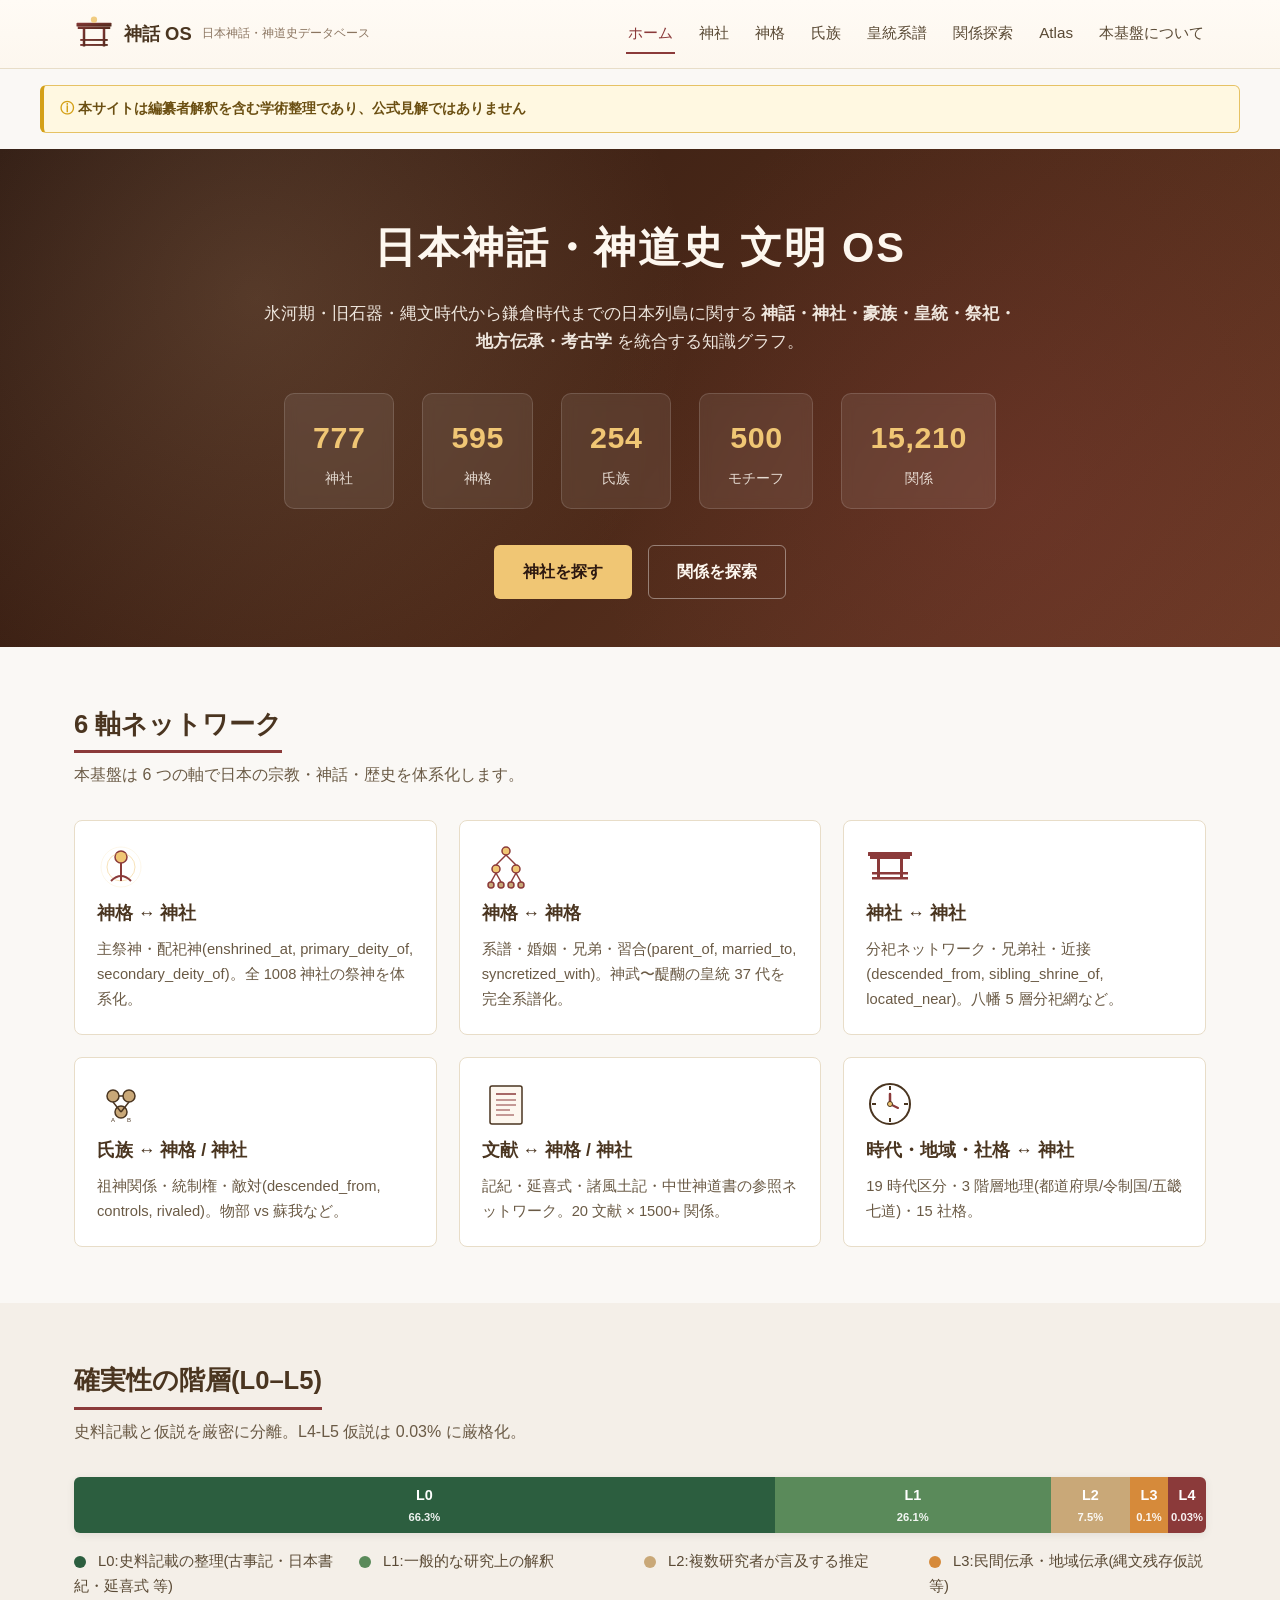
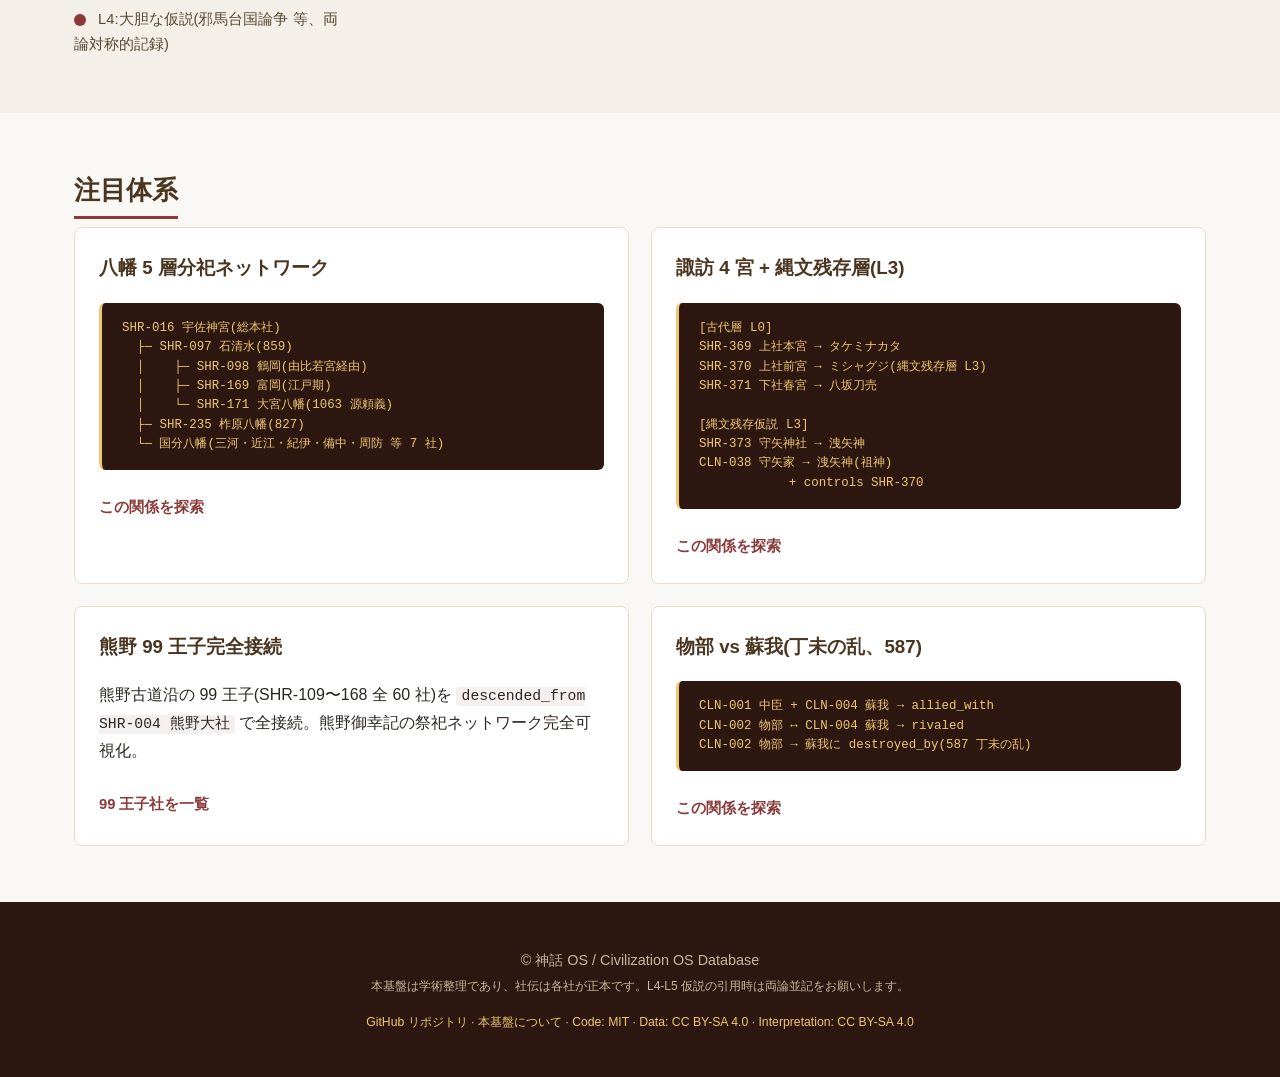
==== commit c9d66492: "[Lane D] DISC-008 sacred topology Phase 1: Atlas Leaflet + 28 hub + coordinates_accuracy 拡張 DISC-008" ====
--- a/web/index.html
+++ b/web/index.html
@@ -24,6 +24,7 @@
       <a href="pages/clans.html">氏族</a>
       <a href="pages/genealogy.html">皇統系譜</a>
       <a href="pages/relations.html">関係探索</a>
+      <a href="pages/atlas.html">Atlas</a>
       <a href="pages/about.html">本基盤について</a>
     </nav>
   </div>
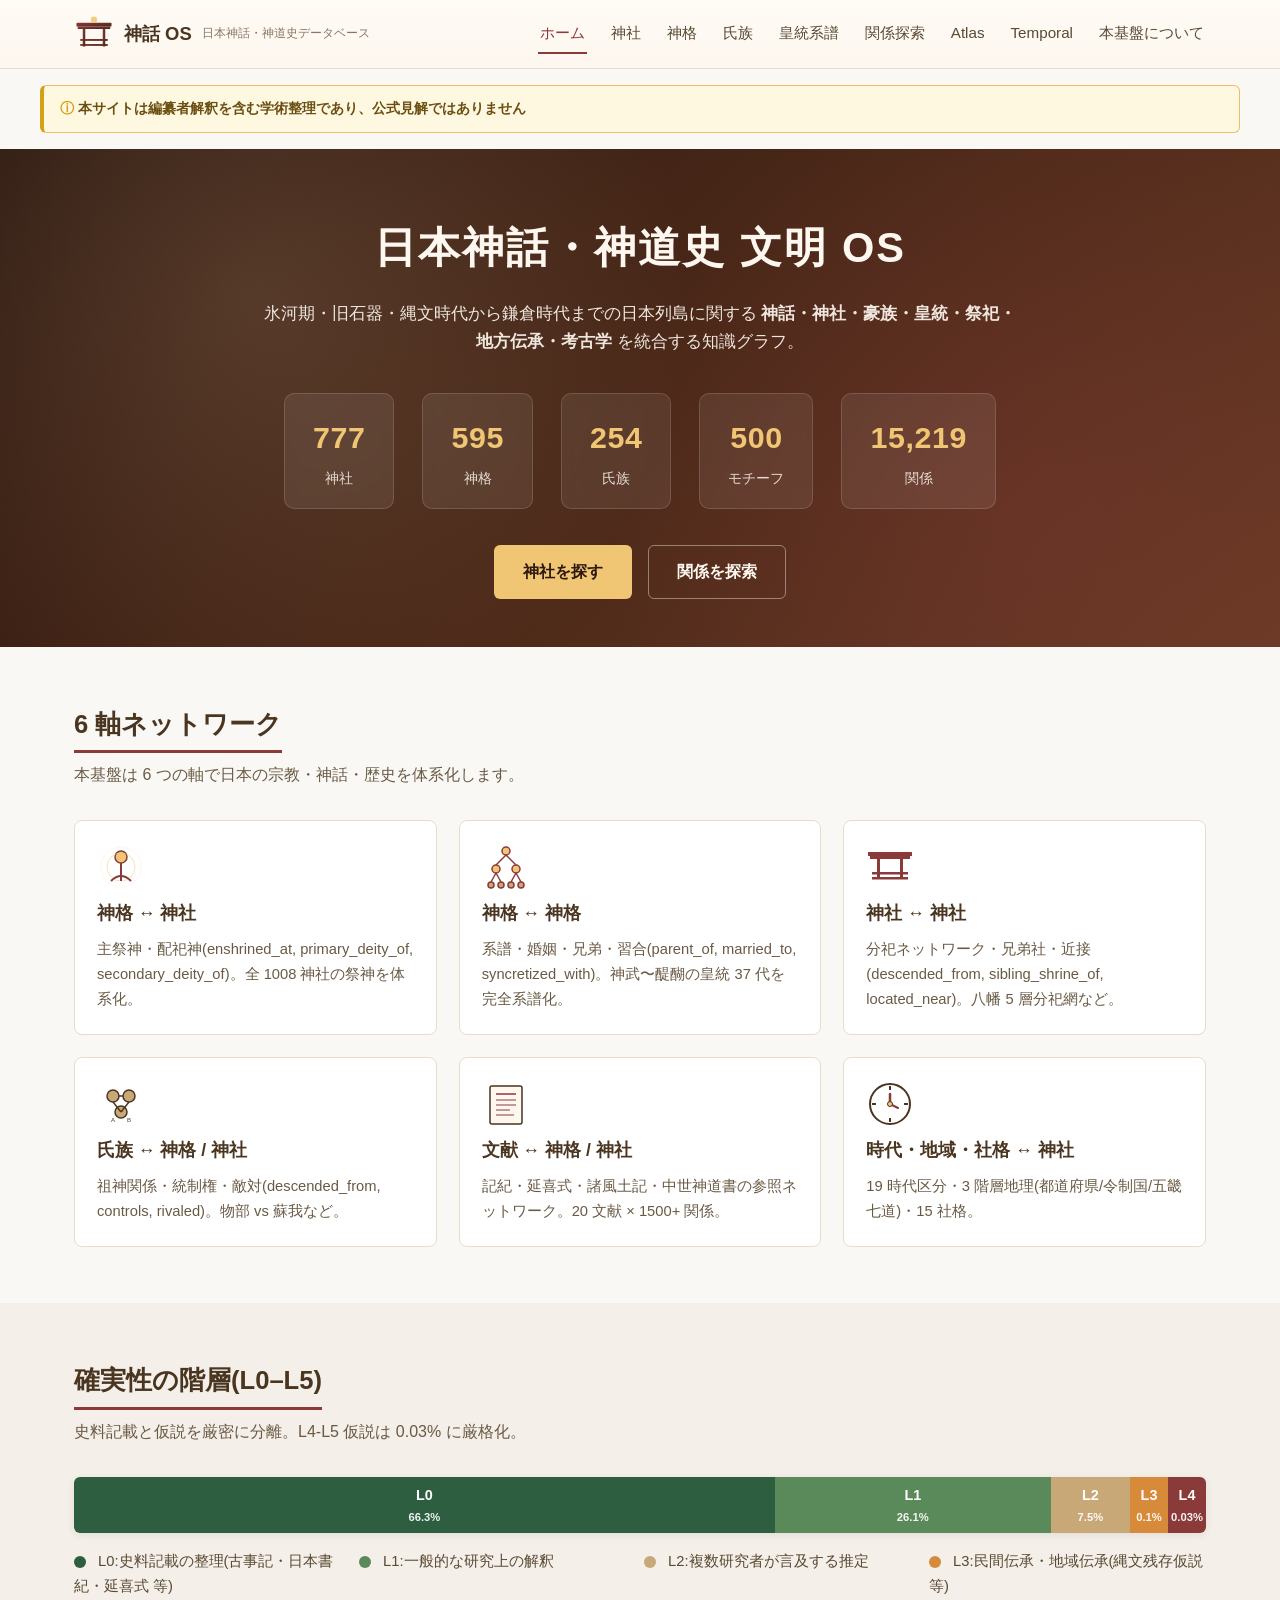
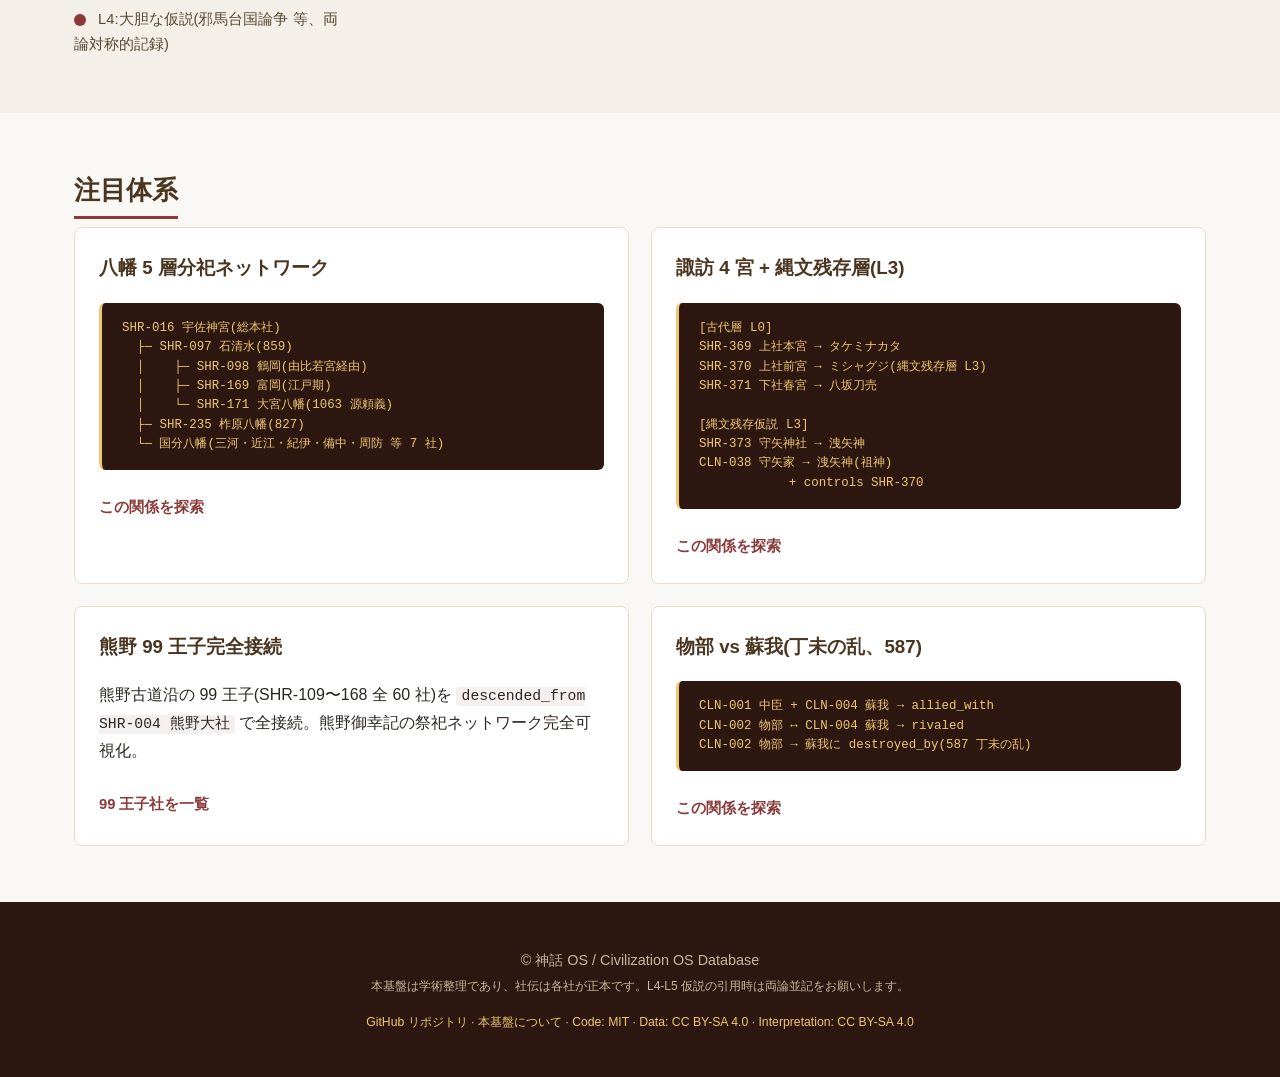
==== commit 14a411ba: "[DISC-012 Phase 6] temporal.html 新規追加 — 第 8 軸 (時間) UI DISC-012 採択 Phase 6 を実装。ritual_epoch / continu" ====
--- a/web/index.html
+++ b/web/index.html
@@ -25,6 +25,7 @@
       <a href="pages/genealogy.html">皇統系譜</a>
       <a href="pages/relations.html">関係探索</a>
       <a href="pages/atlas.html">Atlas</a>
+      <a href="pages/temporal.html">Temporal</a>
       <a href="pages/about.html">本基盤について</a>
     </nav>
   </div>
--- a/web/css/main.css
+++ b/web/css/main.css
@@ -373,6 +373,13 @@
 .badge-warn { background: #fde6c0; color: #6b4f2c; border: 1px solid #c4a574; cursor: help; }
 .badge-warn-strong { background: #fbb054; color: #2c1810; border: 1px solid #a07020; cursor: help; }
 .badge-err { background: #c44; color: #fff; border: 1px solid #822; cursor: help; }
+/* DISC-011 Phase 2: symbolic / L4-L5 / speculative の追加バッジ */
+.badge-symbolic { background: #e8d5e8; color: #5a2a5a; border: 1px solid #a070a0; cursor: help; }
+.badge-speculative { background: #ffd9d9; color: #7a2020; border: 1px solid #c44; cursor: help; }
+.badge-l4-5-warn {
+  background: #fff0f0; color: #7a2020; border: 1px dashed #c44; padding: 1px 6px; border-radius: 3px;
+  font-size: 0.82em; font-weight: 600; cursor: help;
+}
 
 /* ===== Detail Page ===== */
 .detail-page { padding: 32px 0 64px; }
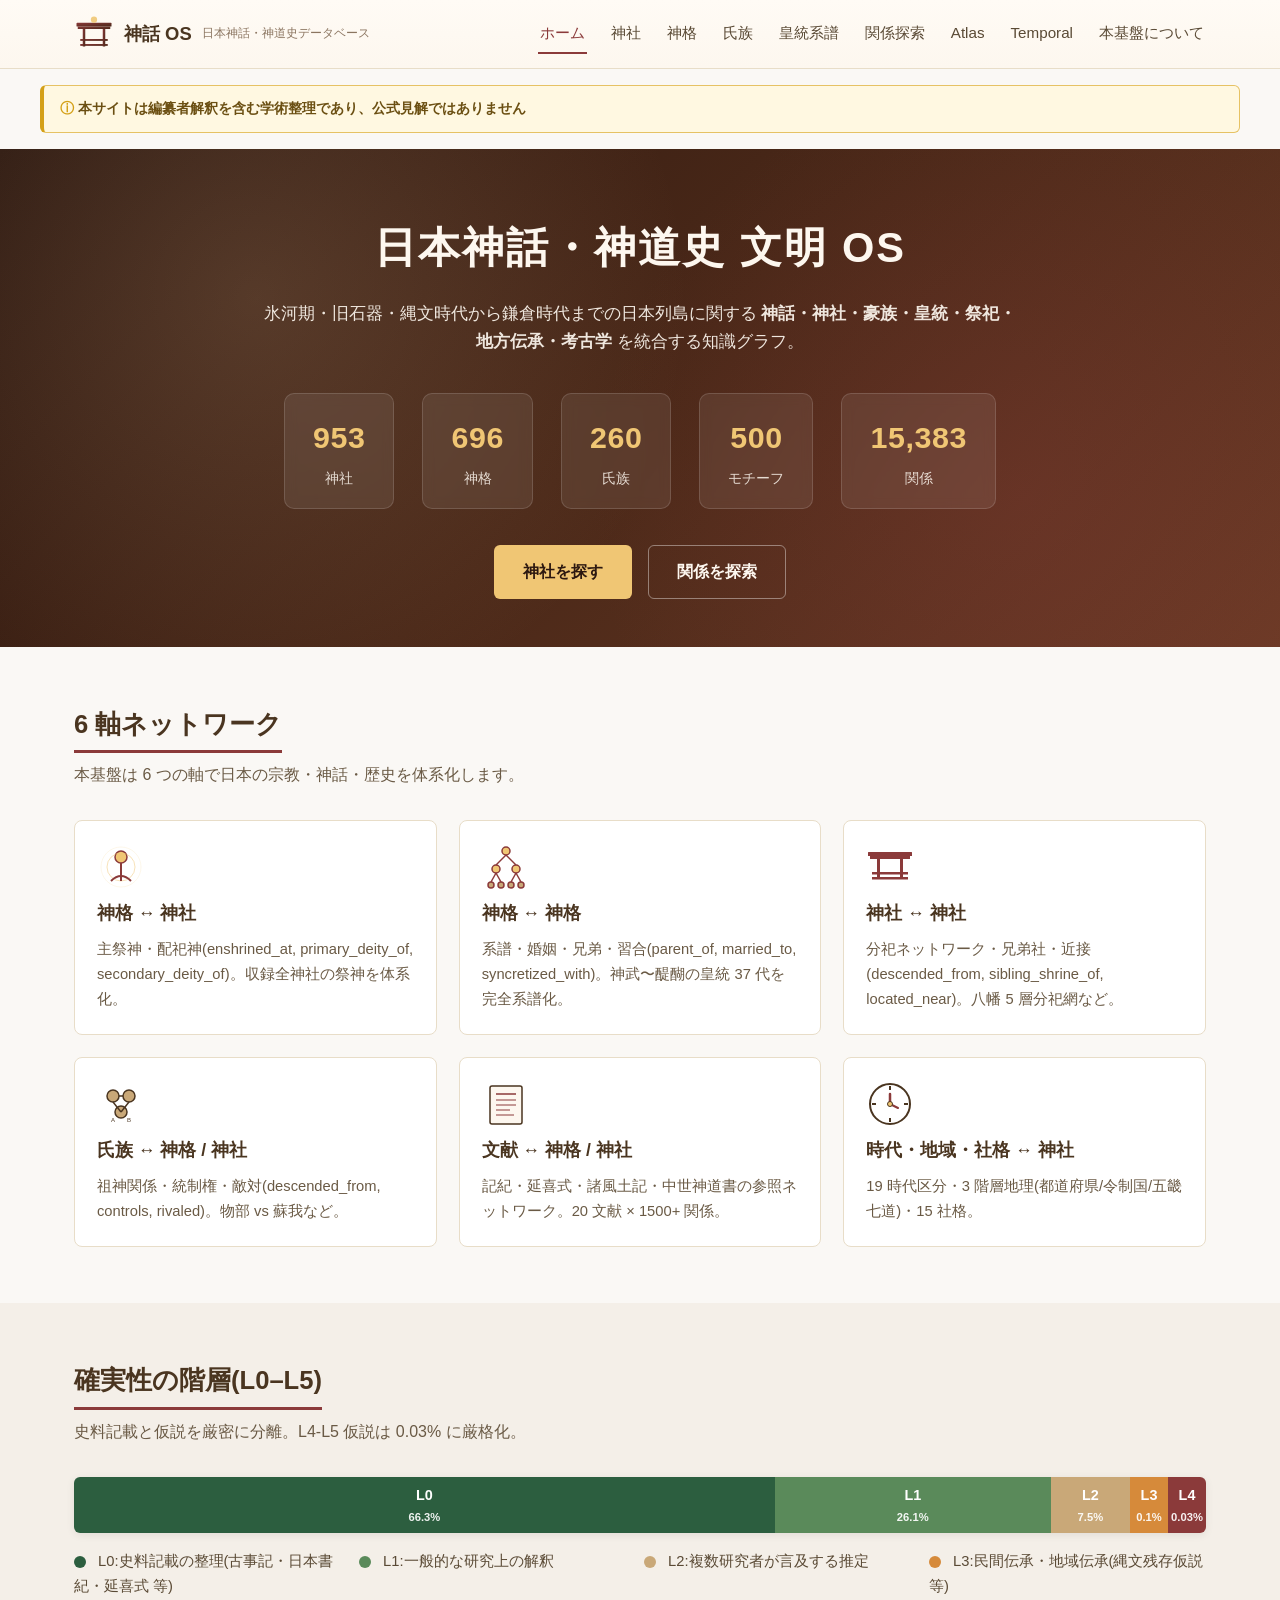
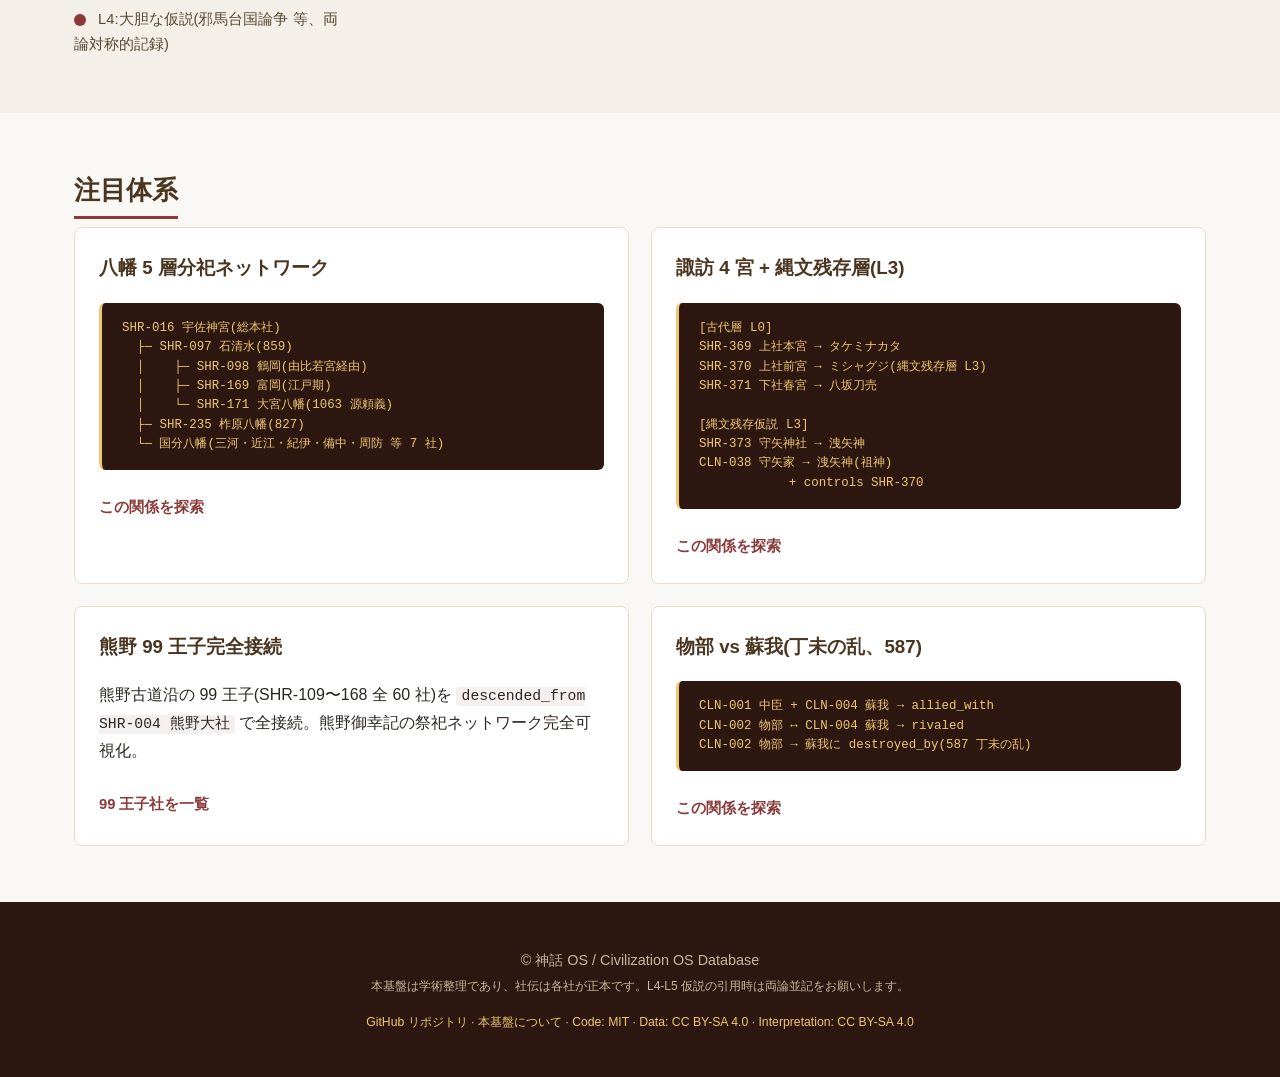
==== commit 50fe366f: "[コードレビュー] web フロントエンド全域の不具合修正・改善 (36 ファイル) 4 並列レビューエージェントによる全コード監査で検出した問題を一括修正。  ■ 機能バグ修正 - 一覧ページのディ" ====
--- a/web/index.html
+++ b/web/index.html
@@ -4,7 +4,7 @@
 <meta charset="UTF-8">
 <meta name="viewport" content="width=device-width, initial-scale=1.0">
 <title>日本神話・神道史 文明 OS データベース</title>
-<meta name="description" content="日本神話・神道史・古代史・考古学・豪族史・皇統史・祭祀史を統合する知識グラフ。神格 582 / 神社 1008 / 氏族 300 / モチーフ 500 / リレーション 19932。">
+<meta name="description" content="日本神話・神道史・古代史・考古学・豪族史・皇統史・祭祀史を統合する知識グラフ。神格 690+ / 神社 950+ / 氏族 260 / モチーフ 500 / リレーション 15,000+ を収録。">
 <link rel="stylesheet" href="css/main.css">
 <link rel="icon" type="image/svg+xml" href="images/favicon.svg">
 </head>
@@ -75,7 +75,7 @@
         <div class="card">
           <div class="card-icon"><img src="images/icon-deity.svg" alt="" width="48" height="48"></div>
           <h3>神格 ↔ 神社</h3>
-          <p>主祭神・配祀神(enshrined_at, primary_deity_of, secondary_deity_of)。全 1008 神社の祭神を体系化。</p>
+          <p>主祭神・配祀神(enshrined_at, primary_deity_of, secondary_deity_of)。収録全神社の祭神を体系化。</p>
         </div>
         <div class="card">
           <div class="card-icon"><img src="images/icon-genealogy.svg" alt="" width="48" height="48"></div>
@@ -189,8 +189,8 @@
   </div>
 </footer>
 
-<script src="js/tsv_parser.js"></script>
-<script src="js/data_loader.js"></script>
-<script src="js/index.js"></script>
+<script src="js/tsv_parser.js?v=20260706"></script>
+<script src="js/data_loader.js?v=20260706"></script>
+<script src="js/index.js?v=20260706"></script>
 </body>
 </html>
--- a/web/css/main.css
+++ b/web/css/main.css
@@ -41,8 +41,10 @@
 .brand:hover { text-decoration: none; }
 .brand-name { font-weight: 700; font-size: 1.15em; }
 .brand-tag { font-size: 0.78em; color: #8b7560; }
-.main-nav { display: flex; gap: 22px; flex-wrap: wrap; }
-.main-nav a { color: #5a4a35; font-size: 0.95em; padding: 6px 2px; border-bottom: 2px solid transparent; }
+.main-nav {
+  display: flex; gap: 22px; flex-wrap: wrap;
+}
+.main-nav a { color: #5a4a35; font-size: 0.95em; padding: 6px 2px; border-bottom: 2px solid transparent; white-space: nowrap; }
 .main-nav a:hover { color: #8b3a3a; text-decoration: none; }
 .main-nav a.active { border-bottom-color: #8b3a3a; color: #8b3a3a; }
 
@@ -523,8 +525,16 @@
   margin-right: 6px; vertical-align: middle;
 }
 .legend-parent::before { background: #8b3a3a; }
-.legend-marriage::before { background: #c9a878; border-top: 2px dashed #c9a878; height: 0; background: transparent; }
+.legend-marriage::before { border-top: 2px dashed #c9a878; height: 0; background: transparent; }
 .legend-ancestor::before { background: #5a8a5a; }
+.legend-sibling::before { background: #7a8a9a; }
+.legend-inferred::before { background: transparent; border-top: 2px dashed #d68a3a; height: 0; }
+.legend-succession::before { background: transparent; border-top: 2px dashed #a89878; height: 0; }
+.legend-pair::before { background: transparent; border-top: 1.5px solid #7a7a7a; height: 0; }
+.legend-note { margin: 6px 0 0; font-size: 0.78em; color: #6e5a3a; }
+.cosmogony-toggle:hover rect { filter: brightness(0.97); }
+.cosmogony-toggle:focus-visible rect { outline: none; stroke-width: 2.5; }
+.cosmogony-toggle text { pointer-events: none; user-select: none; }
 
 .genealogy-wrap {
   width: 100%;
@@ -541,27 +551,8 @@
   transition: width 0.15s, height 0.15s;
 }
 
-/* SVG node */
-.node rect {
-  fill: #fff;
-  stroke: #4a3520;
-  stroke-width: 1.5;
-  transition: fill 0.15s;
-}
-.node:hover rect { fill: #fdf7ef; }
-.node text { pointer-events: none; }
-.node .node-name { font-size: 13px; font-weight: 700; fill: #4a3520; font-family: "Hiragino Sans", "Yu Gothic", sans-serif; }
-.node .node-reading { font-size: 9.5px; fill: #8b7560; font-family: "Hiragino Sans", "Yu Gothic", sans-serif; }
-.node .node-id { font-size: 9px; fill: #b09878; font-family: "SFMono-Regular", "Consolas", monospace; }
-
-.node-ancestor rect { fill: #f4efe8; stroke: #5a8a5a; }
-.node-kesshi rect { fill: #fff; stroke: #c9a878; stroke-dasharray: 4 3; }
-.node-empress rect { fill: #fcf6e8; stroke: #8b3a3a; }
-
-/* SVG edges */
-.edge { fill: none; }
-.edge-parent { stroke: #8b3a3a; stroke-width: 1.5; marker-end: none; }
-.edge-marriage { stroke: #c9a878; stroke-width: 1.5; stroke-dasharray: 4 3; }
+/* 詳細ページ共通: 一覧へ戻るリンク */
+.backlink { margin: 0 0 16px; }
 
 .genealogy-note {
   margin-top: 14px;
@@ -844,7 +835,13 @@
   .container { padding: 0 14px; }
   .site-header { position: static; }  /* モバイルではヘッダーを固定しない(縦領域確保) */
   .header-inner { flex-direction: column; gap: 8px; padding: 12px 14px; }
-  .main-nav { gap: 14px; flex-wrap: wrap; justify-content: center; }
+  .main-nav {
+    gap: 14px;
+    flex-wrap: wrap;
+    justify-content: flex-start;
+    width: 100%;
+  }
+  .main-nav a { font-size: 0.9em; padding: 4px 2px; }
   .brand-tag { display: none; }
   .hero { padding: 36px 0 28px; }
   .hero h1 { font-size: 1.5em; }
@@ -854,6 +851,7 @@
   .stat-num { font-size: 1.4em; }
   .section { padding: 36px 0; }
   .section-title { font-size: 1.3em; }
+  .epistemic-disclaimer { margin: 12px; padding: 10px 12px; font-size: 0.85em; }
 
   /* リストコントロール:縦並び */
   .list-controls { flex-direction: column; padding: 12px; }
@@ -904,6 +902,14 @@
   .detail-header { padding: 18px; }
   .detail-section { padding: 16px; }
   .ascii-tree { font-size: 0.72em; padding: 12px; }
+}
+
+@media (max-width: 480px) {
+  .main-nav a { font-size: 0.85em; padding: 3px 2px; }
+  .stat { padding: 8px 12px; min-width: 72px; }
+  .stat-num { font-size: 1.25em; }
+  .hero-cta { flex-direction: column; align-items: center; }
+  .btn { width: 100%; max-width: 320px; text-align: center; }
 
   /* layer-bar 多少縮小 */
   .layer-bar { height: 44px; }
